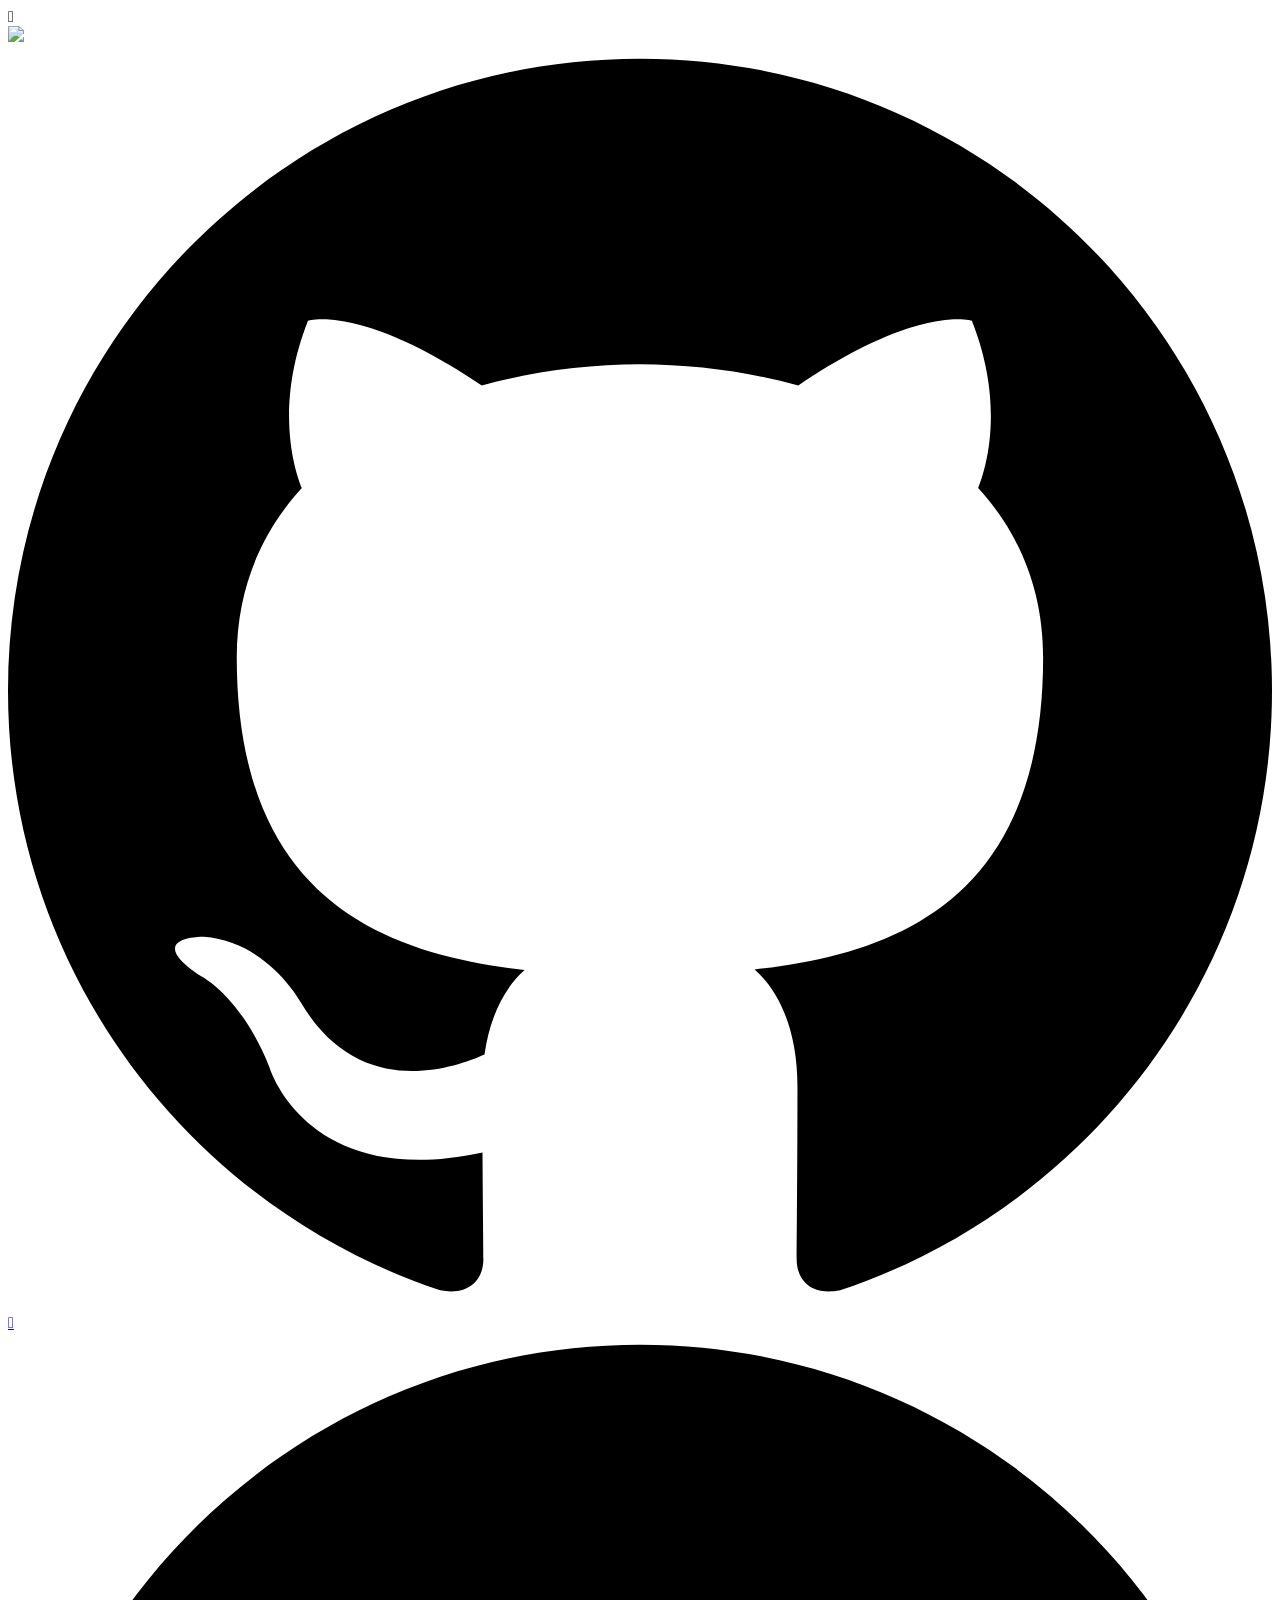
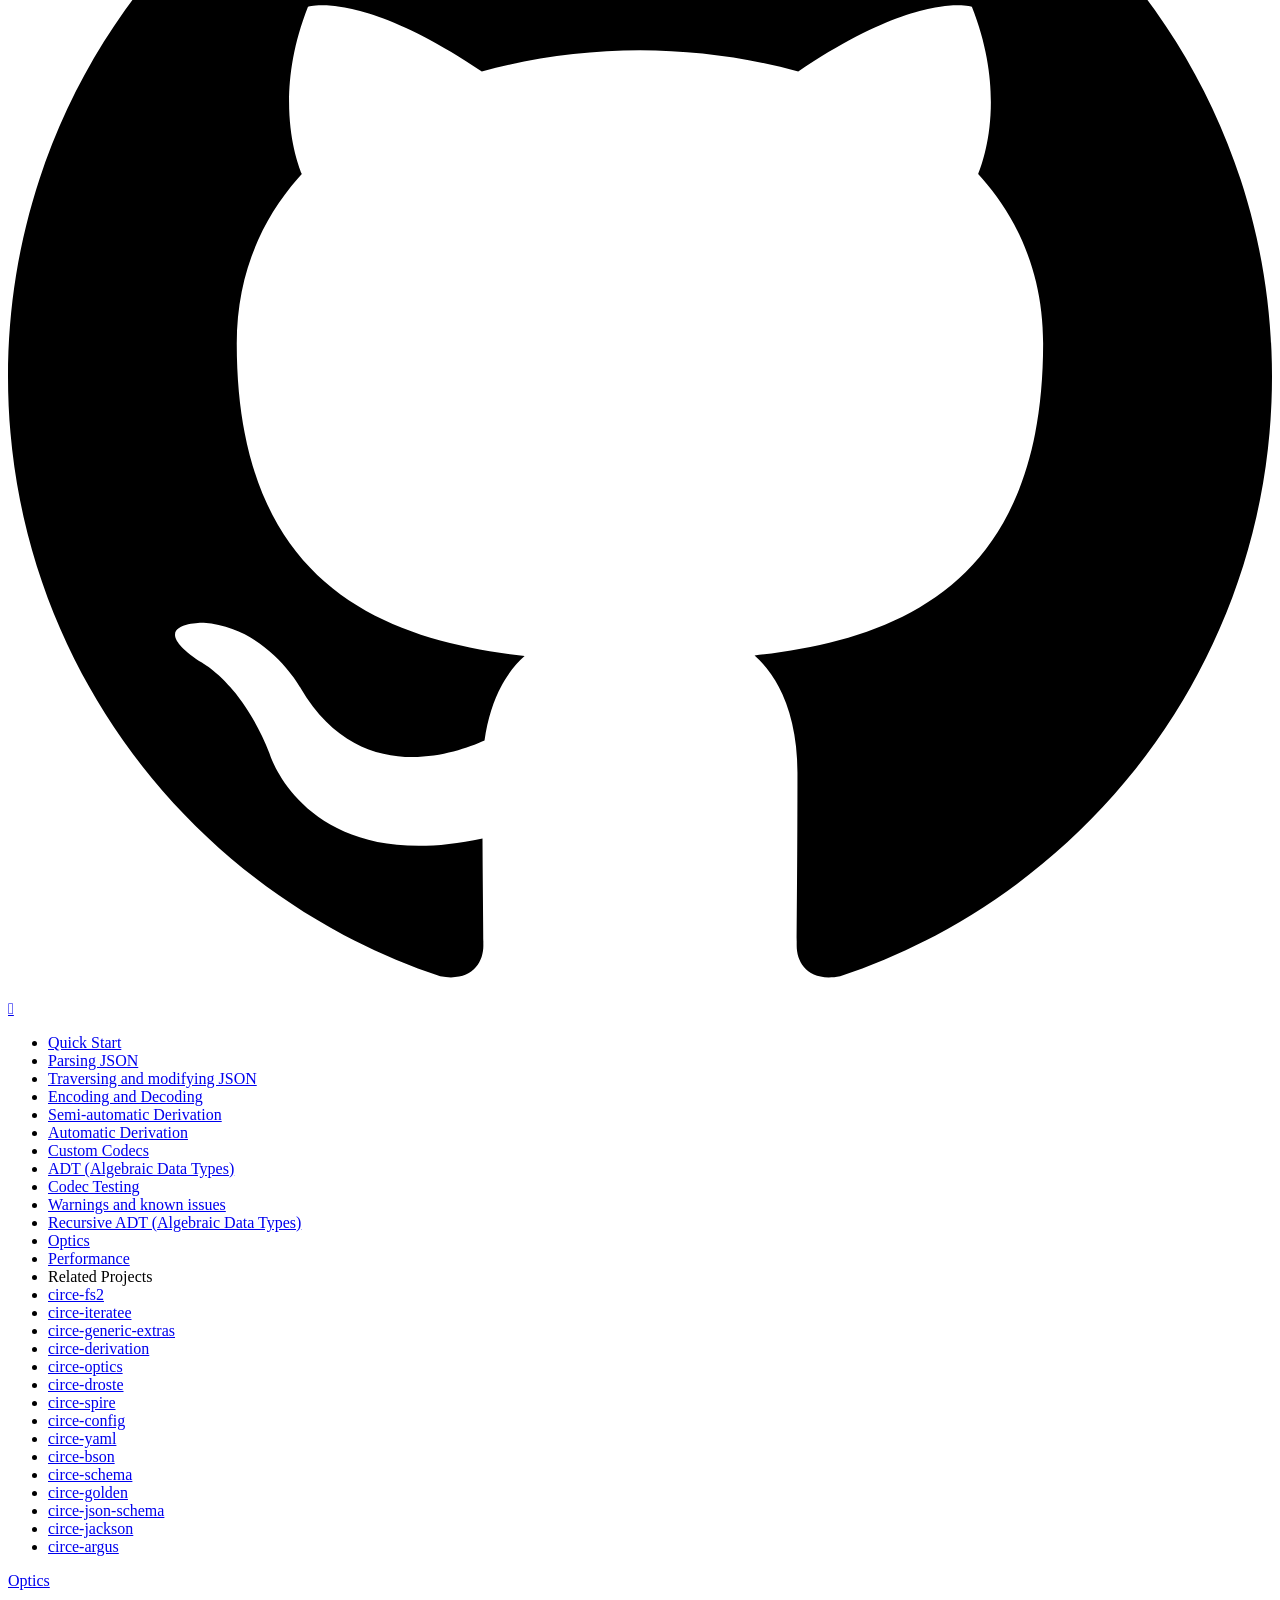
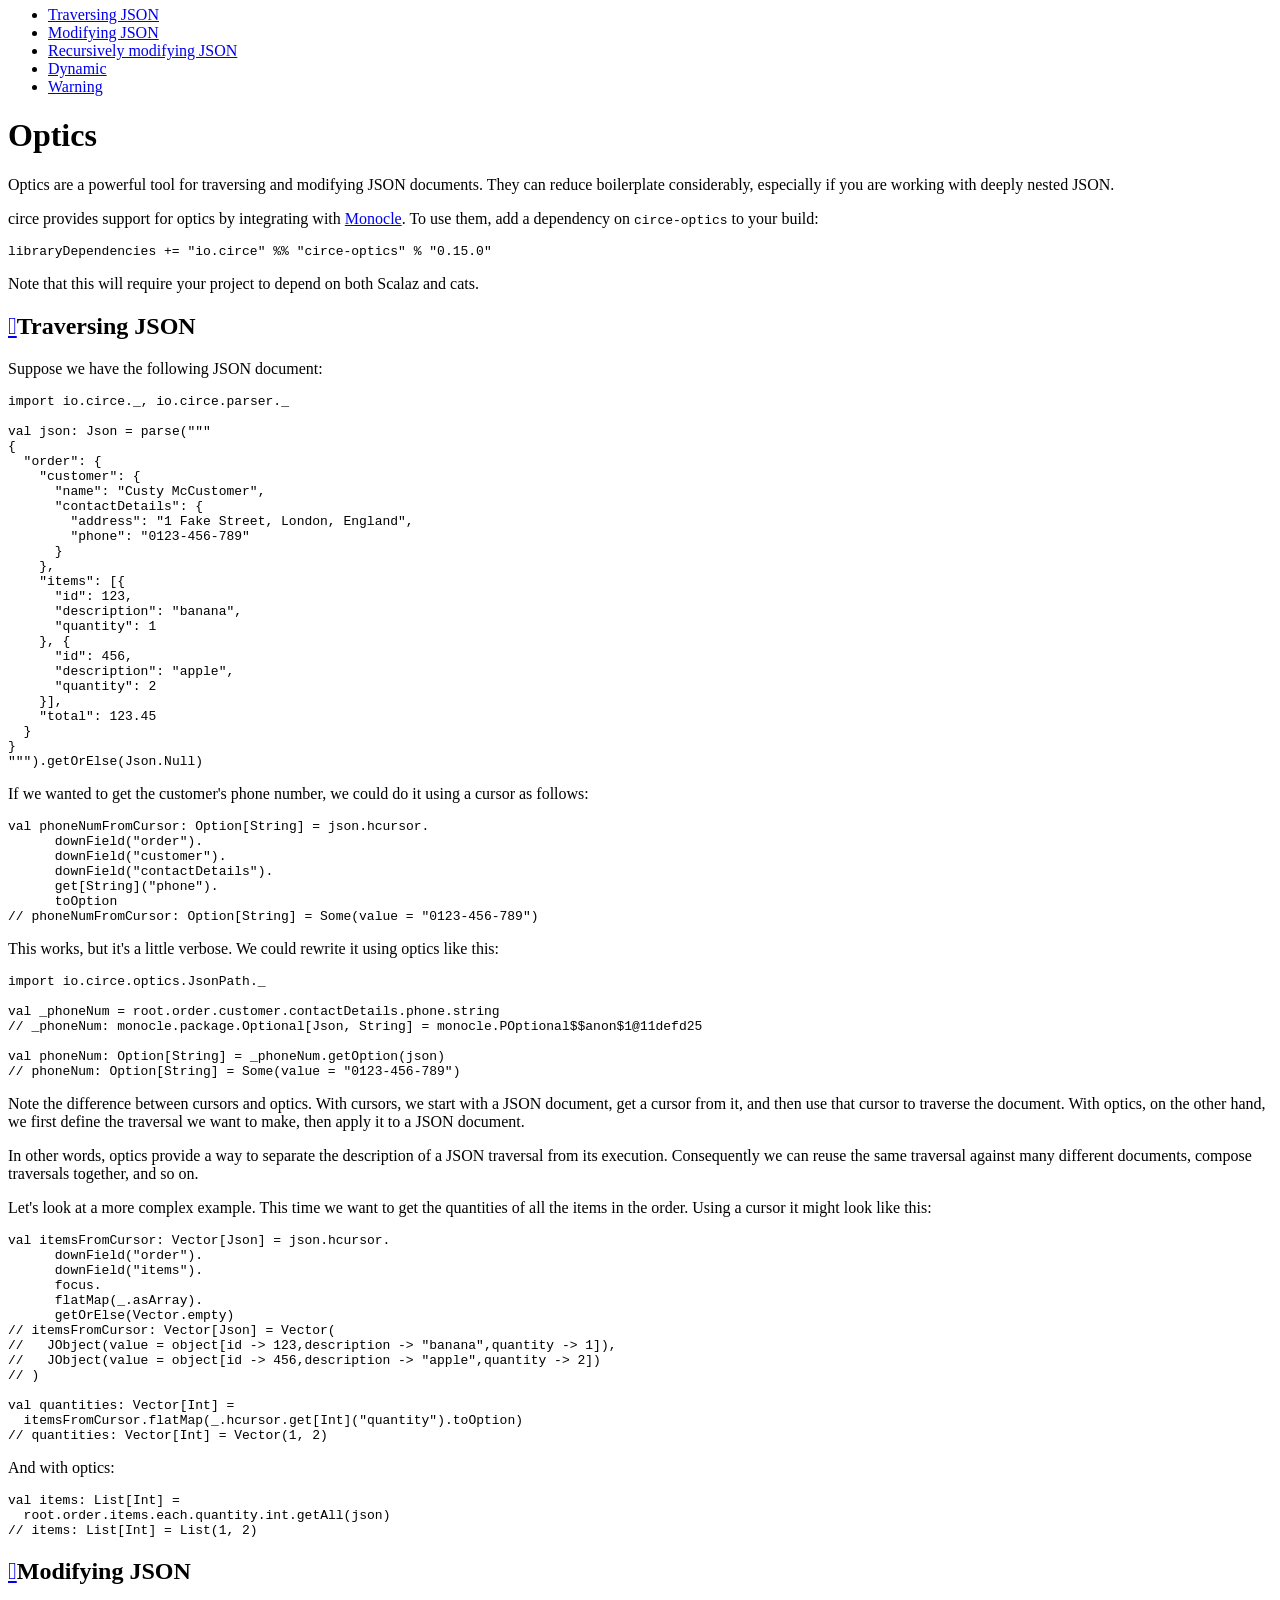
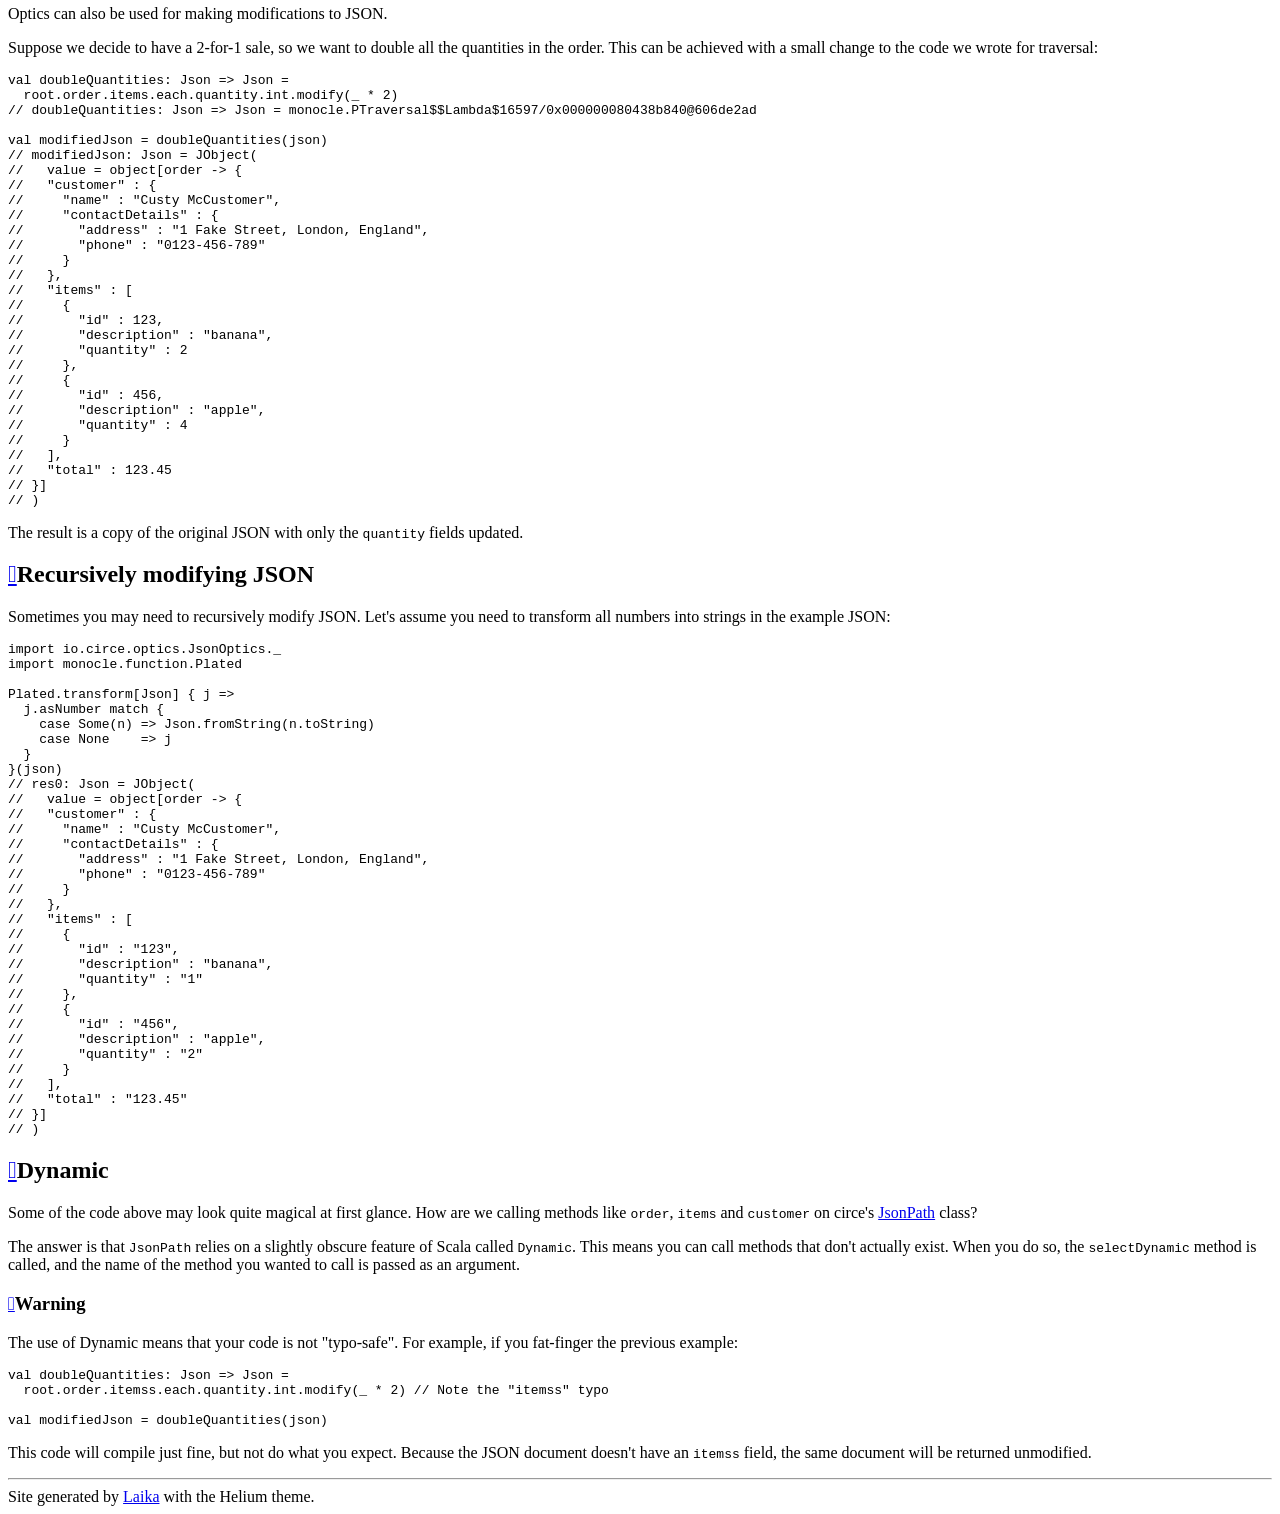
==== optics.html @ 4ab39e75 "deploy: e0303780ab6f21f526ca999e7f5f3137f8655a9e" ====
<!DOCTYPE html>
<html lang="en">
  
  <head>
  <meta http-equiv="Content-Type" content="text/html; charset=UTF-8">
  <meta charset="utf-8">
  <meta name="viewport" content="width=device-width, initial-scale=1.0">
  <meta name="generator" content="Typelevel Laika + Helium Theme" />
  <title>Optics</title>
  
  <meta name="author" content="Travis Brown"/>
  
  <meta name="author" content="Zach McCoy"/>
  
  <meta name="author" content="Darren Gibson"/>
  
  <meta name="author" content="Erlend Hamnaberg"/>
  
  
  <meta name="description" content="Circe docs"/>
  
  
  
  <link rel="icon" sizes="32x32" type="image/png" href="images/circe_light_no_border_146x173.png"/>
  
  
  <link rel="stylesheet" href="https://fonts.googleapis.com/css?family=Lato:400,700">
  
  <link rel="stylesheet" href="https://fonts.googleapis.com/css?family=Fira+Mono:500">
  
  <link rel="stylesheet" type="text/css" href="helium/site/icofont.min.css" />
    <link rel="stylesheet" type="text/css" href="helium/site/laika-helium.css" />
  <script src="helium/site/laika-helium.js"></script>
  
  
  <script> /* for avoiding page load transitions */ </script>
</head>

  <body>

    <header id="top-bar" class="light-default dark-default">

  <div class="row">
    <a id="nav-icon">
      <i class="icofont-laika navigationMenu" title="Navigation">&#xefa2;</i>
    </a>
    
    
  </div>

  <a class="image-link" href="https://github.com/circe/circe"><img src="images/circe_light_no_border_146x173.png"></a>

  <div class="row links">
    
    <a class="icon-link svg-link" href="https://github.com/circe/circe"><span class="github" title="Source Code"><svg class="svg-icon" width="100%" height="100%" viewBox="0 0 100 100" version="1.1" xmlns="http://www.w3.org/2000/svg" xml:space="preserve" style="fill-rule:evenodd;clip-rule:evenodd;stroke-linejoin:round;stroke-miterlimit:2;">
  <g class="svg-shape">
    <path d="M49.995,1c-27.609,-0 -49.995,22.386 -49.995,50.002c-0,22.09 14.325,40.83 34.194,47.444c2.501,0.458 3.413,-1.086 3.413,-2.412c0,-1.185 -0.043,-4.331 -0.067,-8.503c-13.908,3.021 -16.843,-6.704 -16.843,-6.704c-2.274,-5.773 -5.552,-7.311 -5.552,-7.311c-4.54,-3.103 0.344,-3.042 0.344,-3.042c5.018,0.356 7.658,5.154 7.658,5.154c4.46,7.64 11.704,5.433 14.552,4.156c0.454,-3.232 1.744,-5.436 3.174,-6.685c-11.102,-1.262 -22.775,-5.553 -22.775,-24.713c-0,-5.457 1.949,-9.92 5.147,-13.416c-0.516,-1.265 -2.231,-6.348 0.488,-13.233c0,0 4.199,-1.344 13.751,5.126c3.988,-1.108 8.266,-1.663 12.518,-1.682c4.245,0.019 8.523,0.574 12.517,1.682c9.546,-6.47 13.736,-5.126 13.736,-5.126c2.728,6.885 1.013,11.968 0.497,13.233c3.204,3.496 5.141,7.959 5.141,13.416c0,19.209 -11.691,23.436 -22.83,24.673c1.795,1.544 3.394,4.595 3.394,9.26c0,6.682 -0.061,12.076 -0.061,13.715c0,1.338 0.899,2.894 3.438,2.406c19.853,-6.627 34.166,-25.354 34.166,-47.438c-0,-27.616 -22.389,-50.002 -50.005,-50.002"/>
  </g>
</svg></span></a>
    
    <a class="icon-link glyph-link" href="https://discord.gg/XF3CXcMzqD"><i class="icofont-laika chat" title="Chat">&#xeed5;</i></a>
    
  </div>  

</header>
    
    <nav id="sidebar">

  <div class="row">
    
    <a class="icon-link svg-link" href="https://github.com/circe/circe"><span class="github" title="Source Code"><svg class="svg-icon" width="100%" height="100%" viewBox="0 0 100 100" version="1.1" xmlns="http://www.w3.org/2000/svg" xml:space="preserve" style="fill-rule:evenodd;clip-rule:evenodd;stroke-linejoin:round;stroke-miterlimit:2;">
  <g class="svg-shape">
    <path d="M49.995,1c-27.609,-0 -49.995,22.386 -49.995,50.002c-0,22.09 14.325,40.83 34.194,47.444c2.501,0.458 3.413,-1.086 3.413,-2.412c0,-1.185 -0.043,-4.331 -0.067,-8.503c-13.908,3.021 -16.843,-6.704 -16.843,-6.704c-2.274,-5.773 -5.552,-7.311 -5.552,-7.311c-4.54,-3.103 0.344,-3.042 0.344,-3.042c5.018,0.356 7.658,5.154 7.658,5.154c4.46,7.64 11.704,5.433 14.552,4.156c0.454,-3.232 1.744,-5.436 3.174,-6.685c-11.102,-1.262 -22.775,-5.553 -22.775,-24.713c-0,-5.457 1.949,-9.92 5.147,-13.416c-0.516,-1.265 -2.231,-6.348 0.488,-13.233c0,0 4.199,-1.344 13.751,5.126c3.988,-1.108 8.266,-1.663 12.518,-1.682c4.245,0.019 8.523,0.574 12.517,1.682c9.546,-6.47 13.736,-5.126 13.736,-5.126c2.728,6.885 1.013,11.968 0.497,13.233c3.204,3.496 5.141,7.959 5.141,13.416c0,19.209 -11.691,23.436 -22.83,24.673c1.795,1.544 3.394,4.595 3.394,9.26c0,6.682 -0.061,12.076 -0.061,13.715c0,1.338 0.899,2.894 3.438,2.406c19.853,-6.627 34.166,-25.354 34.166,-47.438c-0,-27.616 -22.389,-50.002 -50.005,-50.002"/>
  </g>
</svg></span></a>
    
    <a class="icon-link glyph-link" href="https://discord.gg/XF3CXcMzqD"><i class="icofont-laika chat" title="Chat">&#xeed5;</i></a>
    
  </div>

  <ul class="nav-list">
    <li class="level1 nav-leaf"><a href="quickstart.html">Quick Start</a></li>
    <li class="level1 nav-leaf"><a href="parsing.html">Parsing JSON</a></li>
    <li class="level1 nav-leaf"><a href="cursors.html">Traversing and modifying JSON</a></li>
    <li class="level1 nav-node"><a href="codecs/">Encoding and Decoding</a></li>
    <li class="level2 nav-leaf"><a href="codecs/semiauto-derivation.html">Semi-automatic Derivation</a></li>
    <li class="level2 nav-leaf"><a href="codecs/auto-derivation.html">Automatic Derivation</a></li>
    <li class="level2 nav-leaf"><a href="codecs/custom-codecs.html">Custom Codecs</a></li>
    <li class="level2 nav-leaf"><a href="codecs/adt.html">ADT (Algebraic Data Types)</a></li>
    <li class="level2 nav-leaf"><a href="codecs/testing.html">Codec Testing</a></li>
    <li class="level2 nav-leaf"><a href="codecs/known-issues.html">Warnings and known issues</a></li>
    <li class="level2 nav-leaf"><a href="codecs/recursive-adt.html">Recursive ADT (Algebraic Data Types)</a></li>
    <li class="level1 active nav-leaf"><a href="#">Optics</a></li>
    <li class="level1 nav-leaf"><a href="performance.html">Performance</a></li>
    <li class="level1 nav-header">Related Projects</li>
    <li class="level2 nav-leaf"><a href="https://github.com/circe/circe-fs2">circe-fs2</a></li>
    <li class="level2 nav-leaf"><a href="https://github.com/circe/circe-iteratee">circe-iteratee</a></li>
    <li class="level2 nav-leaf"><a href="https://github.com/circe/circe-generic-extras">circe-generic-extras</a></li>
    <li class="level2 nav-leaf"><a href="https://github.com/circe/circe-derivation">circe-derivation</a></li>
    <li class="level2 nav-leaf"><a href="https://github.com/circe/circe-optics">circe-optics</a></li>
    <li class="level2 nav-leaf"><a href="https://github.com/circe/circe-droste">circe-droste</a></li>
    <li class="level2 nav-leaf"><a href="https://github.com/circe/circe-spire">circe-spire</a></li>
    <li class="level2 nav-leaf"><a href="https://github.com/circe/circe-config">circe-config</a></li>
    <li class="level2 nav-leaf"><a href="https://github.com/circe/circe-yaml">circe-yaml</a></li>
    <li class="level2 nav-leaf"><a href="https://github.com/circe/circe-bson">circe-bson</a></li>
    <li class="level2 nav-leaf"><a href="https://github.com/circe/circe-schema">circe-schema</a></li>
    <li class="level2 nav-leaf"><a href="https://github.com/circe/circe-golden">circe-golden</a></li>
    <li class="level2 nav-leaf"><a href="https://github.com/circe/circe-json-schema">circe-json-schema</a></li>
    <li class="level2 nav-leaf"><a href="https://github.com/circe/circe-jackson">circe-jackson</a></li>
    <li class="level2 nav-leaf"><a href="https://github.com/circe/circe-argus">circe-argus</a></li>
  </ul>

</nav>

    <div id="container">

      
<nav id="page-nav">
  <p class="header"><a href="#">Optics</a></p>

  <ul class="nav-list">
    <li class="level1 nav-leaf"><a href="#traversing-json">Traversing JSON</a></li>
    <li class="level1 nav-leaf"><a href="#modifying-json">Modifying JSON</a></li>
    <li class="level1 nav-leaf"><a href="#recursively-modifying-json">Recursively modifying JSON</a></li>
    <li class="level1 nav-node"><a href="#dynamic">Dynamic</a></li>
    <li class="level2 nav-leaf"><a href="#warning">Warning</a></li>
  </ul>

  <p class="footer"></p>
</nav>


      <main class="content">

        <h1 id="optics" class="title">Optics</h1>
        <p>Optics are a powerful tool for traversing and modifying JSON documents. They can reduce boilerplate
        considerably, especially if you are working with deeply nested JSON.</p>
        <p>circe provides support for optics by integrating with <a href="https://julien-truffaut.github.io/Monocle/">Monocle</a>. To use them, add a
        dependency on <code>circe-optics</code> to your build:</p>
        <pre class="keep-together pdf epub"><code class="nohighlight"><span class="identifier">libraryDependencies</span><span> += </span><span class="string-literal">&quot;io.circe&quot;</span><span> %% </span><span class="string-literal">&quot;circe-optics&quot;</span><span> % </span><span class="string-literal">&quot;0.15.0&quot;</span></code></pre>
        <p>Note that this will require your project to depend on both Scalaz and cats.</p>
        
        <h2 id="traversing-json" class="section"><a class="anchor-link left" href="#traversing-json"><i class="icofont-laika link">&#xef71;</i></a>Traversing JSON</h2>
        <p>Suppose we have the following JSON document:</p>
        <pre><code class="nohighlight"><span class="keyword">import</span><span> </span><span class="identifier">io</span><span>.</span><span class="identifier">circe</span><span>.</span><span class="identifier">_</span><span>, </span><span class="identifier">io</span><span>.</span><span class="identifier">circe</span><span>.</span><span class="identifier">parser</span><span>.</span><span class="identifier">_</span><span>

</span><span class="keyword">val</span><span> </span><span class="identifier">json</span><span>: </span><span class="type-name">Json</span><span> = </span><span class="identifier">parse</span><span>(</span><span class="string-literal">&quot;&quot;&quot;
{
  &quot;order&quot;: {
    &quot;customer&quot;: {
      &quot;name&quot;: &quot;Custy McCustomer&quot;,
      &quot;contactDetails&quot;: {
        &quot;address&quot;: &quot;1 Fake Street, London, England&quot;,
        &quot;phone&quot;: &quot;0123-456-789&quot;
      }
    },
    &quot;items&quot;: [{
      &quot;id&quot;: 123,
      &quot;description&quot;: &quot;banana&quot;,
      &quot;quantity&quot;: 1
    }, {
      &quot;id&quot;: 456,
      &quot;description&quot;: &quot;apple&quot;,
      &quot;quantity&quot;: 2
    }],
    &quot;total&quot;: 123.45
  }
}
&quot;&quot;&quot;</span><span>).</span><span class="identifier">getOrElse</span><span>(</span><span class="type-name">Json</span><span>.</span><span class="type-name">Null</span><span>)</span></code></pre>
        <p>If we wanted to get the customer&#39;s phone number, we could do it using a cursor as follows:</p>
        <pre class="keep-together pdf epub"><code class="nohighlight"><span class="keyword">val</span><span> </span><span class="identifier">phoneNumFromCursor</span><span>: </span><span class="type-name">Option</span><span>[</span><span class="type-name">String</span><span>] = </span><span class="identifier">json</span><span>.</span><span class="identifier">hcursor</span><span>.
      </span><span class="identifier">downField</span><span>(</span><span class="string-literal">&quot;order&quot;</span><span>).
      </span><span class="identifier">downField</span><span>(</span><span class="string-literal">&quot;customer&quot;</span><span>).
      </span><span class="identifier">downField</span><span>(</span><span class="string-literal">&quot;contactDetails&quot;</span><span>).
      </span><span class="identifier">get</span><span>[</span><span class="type-name">String</span><span>](</span><span class="string-literal">&quot;phone&quot;</span><span>).
      </span><span class="identifier">toOption</span><span>
</span><span class="comment">// phoneNumFromCursor: Option[String] = Some(value = &quot;0123-456-789&quot;)</span></code></pre>
        <p>This works, but it&#39;s a little verbose. We could rewrite it using optics like this:</p>
        <pre class="keep-together pdf epub"><code class="nohighlight"><span class="keyword">import</span><span> </span><span class="identifier">io</span><span>.</span><span class="identifier">circe</span><span>.</span><span class="identifier">optics</span><span>.</span><span class="type-name">JsonPath</span><span>.</span><span class="identifier">_</span><span>

</span><span class="keyword">val</span><span> </span><span class="identifier">_phoneNum</span><span> = </span><span class="identifier">root</span><span>.</span><span class="identifier">order</span><span>.</span><span class="identifier">customer</span><span>.</span><span class="identifier">contactDetails</span><span>.</span><span class="identifier">phone</span><span>.</span><span class="identifier">string</span><span>
</span><span class="comment">// _phoneNum: monocle.package.Optional[Json, String] = monocle.POptional$$anon$1@11defd25
</span><span>
</span><span class="keyword">val</span><span> </span><span class="identifier">phoneNum</span><span>: </span><span class="type-name">Option</span><span>[</span><span class="type-name">String</span><span>] = </span><span class="identifier">_phoneNum</span><span>.</span><span class="identifier">getOption</span><span>(</span><span class="identifier">json</span><span>)
</span><span class="comment">// phoneNum: Option[String] = Some(value = &quot;0123-456-789&quot;)</span></code></pre>
        <p>Note the difference between cursors and optics. With cursors, we start with a JSON document, get a
        cursor from it, and then use that cursor to traverse the document. With optics, on the other hand,
        we first define the traversal we want to make, then apply it to a JSON document.</p>
        <p>In other words, optics provide a way to separate the description of a JSON traversal from its
        execution. Consequently we can reuse the same traversal against many different documents, compose
        traversals together, and so on.</p>
        <p>Let&#39;s look at a more complex example. This time we want to get the quantities of all the
        items in the order. Using a cursor it might look like this:</p>
        <pre><code class="nohighlight"><span class="keyword">val</span><span> </span><span class="identifier">itemsFromCursor</span><span>: </span><span class="type-name">Vector</span><span>[</span><span class="type-name">Json</span><span>] = </span><span class="identifier">json</span><span>.</span><span class="identifier">hcursor</span><span>.
      </span><span class="identifier">downField</span><span>(</span><span class="string-literal">&quot;order&quot;</span><span>).
      </span><span class="identifier">downField</span><span>(</span><span class="string-literal">&quot;items&quot;</span><span>).
      </span><span class="identifier">focus</span><span>.
      </span><span class="identifier">flatMap</span><span>(</span><span class="identifier">_</span><span>.</span><span class="identifier">asArray</span><span>).
      </span><span class="identifier">getOrElse</span><span>(</span><span class="type-name">Vector</span><span>.</span><span class="identifier">empty</span><span>)
</span><span class="comment">// itemsFromCursor: Vector[Json] = Vector(
//   JObject(value = object[id -&gt; 123,description -&gt; &quot;banana&quot;,quantity -&gt; 1]),
//   JObject(value = object[id -&gt; 456,description -&gt; &quot;apple&quot;,quantity -&gt; 2])
// )
</span><span>
</span><span class="keyword">val</span><span> </span><span class="identifier">quantities</span><span>: </span><span class="type-name">Vector</span><span>[</span><span class="type-name">Int</span><span>] =
  </span><span class="identifier">itemsFromCursor</span><span>.</span><span class="identifier">flatMap</span><span>(</span><span class="identifier">_</span><span>.</span><span class="identifier">hcursor</span><span>.</span><span class="identifier">get</span><span>[</span><span class="type-name">Int</span><span>](</span><span class="string-literal">&quot;quantity&quot;</span><span>).</span><span class="identifier">toOption</span><span>)
</span><span class="comment">// quantities: Vector[Int] = Vector(1, 2)</span></code></pre>
        <p>And with optics:</p>
        <pre class="keep-together pdf epub"><code class="nohighlight"><span class="keyword">val</span><span> </span><span class="identifier">items</span><span>: </span><span class="type-name">List</span><span>[</span><span class="type-name">Int</span><span>] =
  </span><span class="identifier">root</span><span>.</span><span class="identifier">order</span><span>.</span><span class="identifier">items</span><span>.</span><span class="identifier">each</span><span>.</span><span class="identifier">quantity</span><span>.</span><span class="identifier">int</span><span>.</span><span class="identifier">getAll</span><span>(</span><span class="identifier">json</span><span>)
</span><span class="comment">// items: List[Int] = List(1, 2)</span></code></pre>
        
        <h2 id="modifying-json" class="section"><a class="anchor-link left" href="#modifying-json"><i class="icofont-laika link">&#xef71;</i></a>Modifying JSON</h2>
        <p>Optics can also be used for making modifications to JSON.</p>
        <p>Suppose we decide to have a 2-for-1 sale, so we want to double all the quantities in the order. This
        can be achieved with a small change to the code we wrote for traversal:</p>
        <pre><code class="nohighlight"><span class="keyword">val</span><span> </span><span class="identifier">doubleQuantities</span><span>: </span><span class="type-name">Json</span><span> =&gt; </span><span class="type-name">Json</span><span> =
  </span><span class="identifier">root</span><span>.</span><span class="identifier">order</span><span>.</span><span class="identifier">items</span><span>.</span><span class="identifier">each</span><span>.</span><span class="identifier">quantity</span><span>.</span><span class="identifier">int</span><span>.</span><span class="identifier">modify</span><span>(</span><span class="identifier">_</span><span> * </span><span class="number-literal">2</span><span>)
</span><span class="comment">// doubleQuantities: Json =&gt; Json = monocle.PTraversal$$Lambda$16597/0x000000080438b840@606de2ad
</span><span>
</span><span class="keyword">val</span><span> </span><span class="identifier">modifiedJson</span><span> = </span><span class="identifier">doubleQuantities</span><span>(</span><span class="identifier">json</span><span>)
</span><span class="comment">// modifiedJson: Json = JObject(
//   value = object[order -&gt; {
//   &quot;customer&quot; : {
//     &quot;name&quot; : &quot;Custy McCustomer&quot;,
//     &quot;contactDetails&quot; : {
//       &quot;address&quot; : &quot;1 Fake Street, London, England&quot;,
//       &quot;phone&quot; : &quot;0123-456-789&quot;
//     }
//   },
//   &quot;items&quot; : [
//     {
//       &quot;id&quot; : 123,
//       &quot;description&quot; : &quot;banana&quot;,
//       &quot;quantity&quot; : 2
//     },
//     {
//       &quot;id&quot; : 456,
//       &quot;description&quot; : &quot;apple&quot;,
//       &quot;quantity&quot; : 4
//     }
//   ],
//   &quot;total&quot; : 123.45
// }]
// )</span></code></pre>
        <p>The result is a copy of the original JSON with only the <code>quantity</code> fields updated.</p>
        
        <h2 id="recursively-modifying-json" class="section"><a class="anchor-link left" href="#recursively-modifying-json"><i class="icofont-laika link">&#xef71;</i></a>Recursively modifying JSON</h2>
        <p>Sometimes you may need to recursively modify JSON. Let&#39;s assume you need to transform all numbers into
        strings in the example JSON:</p>
        <pre><code class="nohighlight"><span class="keyword">import</span><span> </span><span class="identifier">io</span><span>.</span><span class="identifier">circe</span><span>.</span><span class="identifier">optics</span><span>.</span><span class="type-name">JsonOptics</span><span>.</span><span class="identifier">_</span><span>
</span><span class="keyword">import</span><span> </span><span class="identifier">monocle</span><span>.</span><span class="identifier">function</span><span>.</span><span class="type-name">Plated</span><span>

</span><span class="type-name">Plated</span><span>.</span><span class="identifier">transform</span><span>[</span><span class="type-name">Json</span><span>] { </span><span class="identifier">j</span><span> =&gt;
  </span><span class="identifier">j</span><span>.</span><span class="identifier">asNumber</span><span> </span><span class="keyword">match</span><span> {
    </span><span class="keyword">case</span><span> </span><span class="type-name">Some</span><span>(</span><span class="identifier">n</span><span>) =&gt; </span><span class="type-name">Json</span><span>.</span><span class="identifier">fromString</span><span>(</span><span class="identifier">n</span><span>.</span><span class="identifier">toString</span><span>)
    </span><span class="keyword">case</span><span> </span><span class="type-name">None</span><span>    =&gt; </span><span class="identifier">j</span><span>
  }
}(</span><span class="identifier">json</span><span>)
</span><span class="comment">// res0: Json = JObject(
//   value = object[order -&gt; {
//   &quot;customer&quot; : {
//     &quot;name&quot; : &quot;Custy McCustomer&quot;,
//     &quot;contactDetails&quot; : {
//       &quot;address&quot; : &quot;1 Fake Street, London, England&quot;,
//       &quot;phone&quot; : &quot;0123-456-789&quot;
//     }
//   },
//   &quot;items&quot; : [
//     {
//       &quot;id&quot; : &quot;123&quot;,
//       &quot;description&quot; : &quot;banana&quot;,
//       &quot;quantity&quot; : &quot;1&quot;
//     },
//     {
//       &quot;id&quot; : &quot;456&quot;,
//       &quot;description&quot; : &quot;apple&quot;,
//       &quot;quantity&quot; : &quot;2&quot;
//     }
//   ],
//   &quot;total&quot; : &quot;123.45&quot;
// }]
// )</span></code></pre>
        
        <h2 id="dynamic" class="section"><a class="anchor-link left" href="#dynamic"><i class="icofont-laika link">&#xef71;</i></a>Dynamic</h2>
        <p>Some of the code above may look quite magical at first glance. How are we calling methods like
        <code>order</code>, <code>items</code> and <code>customer</code> on circe&#39;s <a href="https://github.com/circe/circe-optics/blob/master/optics/src/main/scala/io/circe/optics/JsonPath.scala">JsonPath</a> class?</p>
        <p>The answer is that <code>JsonPath</code> relies on a slightly obscure feature of Scala called <code>Dynamic</code>. This
        means you can call methods that don&#39;t actually exist. When you do so, the <code>selectDynamic</code> method is
        called, and the name of the method you wanted to call is passed as an argument.</p>
        
        <h3 id="warning" class="section"><a class="anchor-link left" href="#warning"><i class="icofont-laika link">&#xef71;</i></a>Warning</h3>
        <p>The use of Dynamic means that your code is not &quot;typo-safe&quot;. For example, if you fat-finger the previous
        example:</p>
        <pre class="keep-together pdf epub"><code class="nohighlight"><span class="keyword">val</span><span> </span><span class="identifier">doubleQuantities</span><span>: </span><span class="type-name">Json</span><span> =&gt; </span><span class="type-name">Json</span><span> =
  </span><span class="identifier">root</span><span>.</span><span class="identifier">order</span><span>.</span><span class="identifier">itemss</span><span>.</span><span class="identifier">each</span><span>.</span><span class="identifier">quantity</span><span>.</span><span class="identifier">int</span><span>.</span><span class="identifier">modify</span><span>(</span><span class="identifier">_</span><span> * </span><span class="number-literal">2</span><span>) </span><span class="comment">// Note the &quot;itemss&quot; typo
</span><span>
</span><span class="keyword">val</span><span> </span><span class="identifier">modifiedJson</span><span> = </span><span class="identifier">doubleQuantities</span><span>(</span><span class="identifier">json</span><span>)</span></code></pre>
        <p>This code will compile just fine, but not do what you expect. Because the JSON document doesn&#39;t have
        an <code>itemss</code> field, the same document will be returned unmodified.</p>

        
<hr class="footer-rule"/>
<footer>
  Site generated by <a href="https://typelevel.org/Laika/">Laika</a> with the Helium theme.
</footer>


      </main>

    </div>

  </body>

</html>
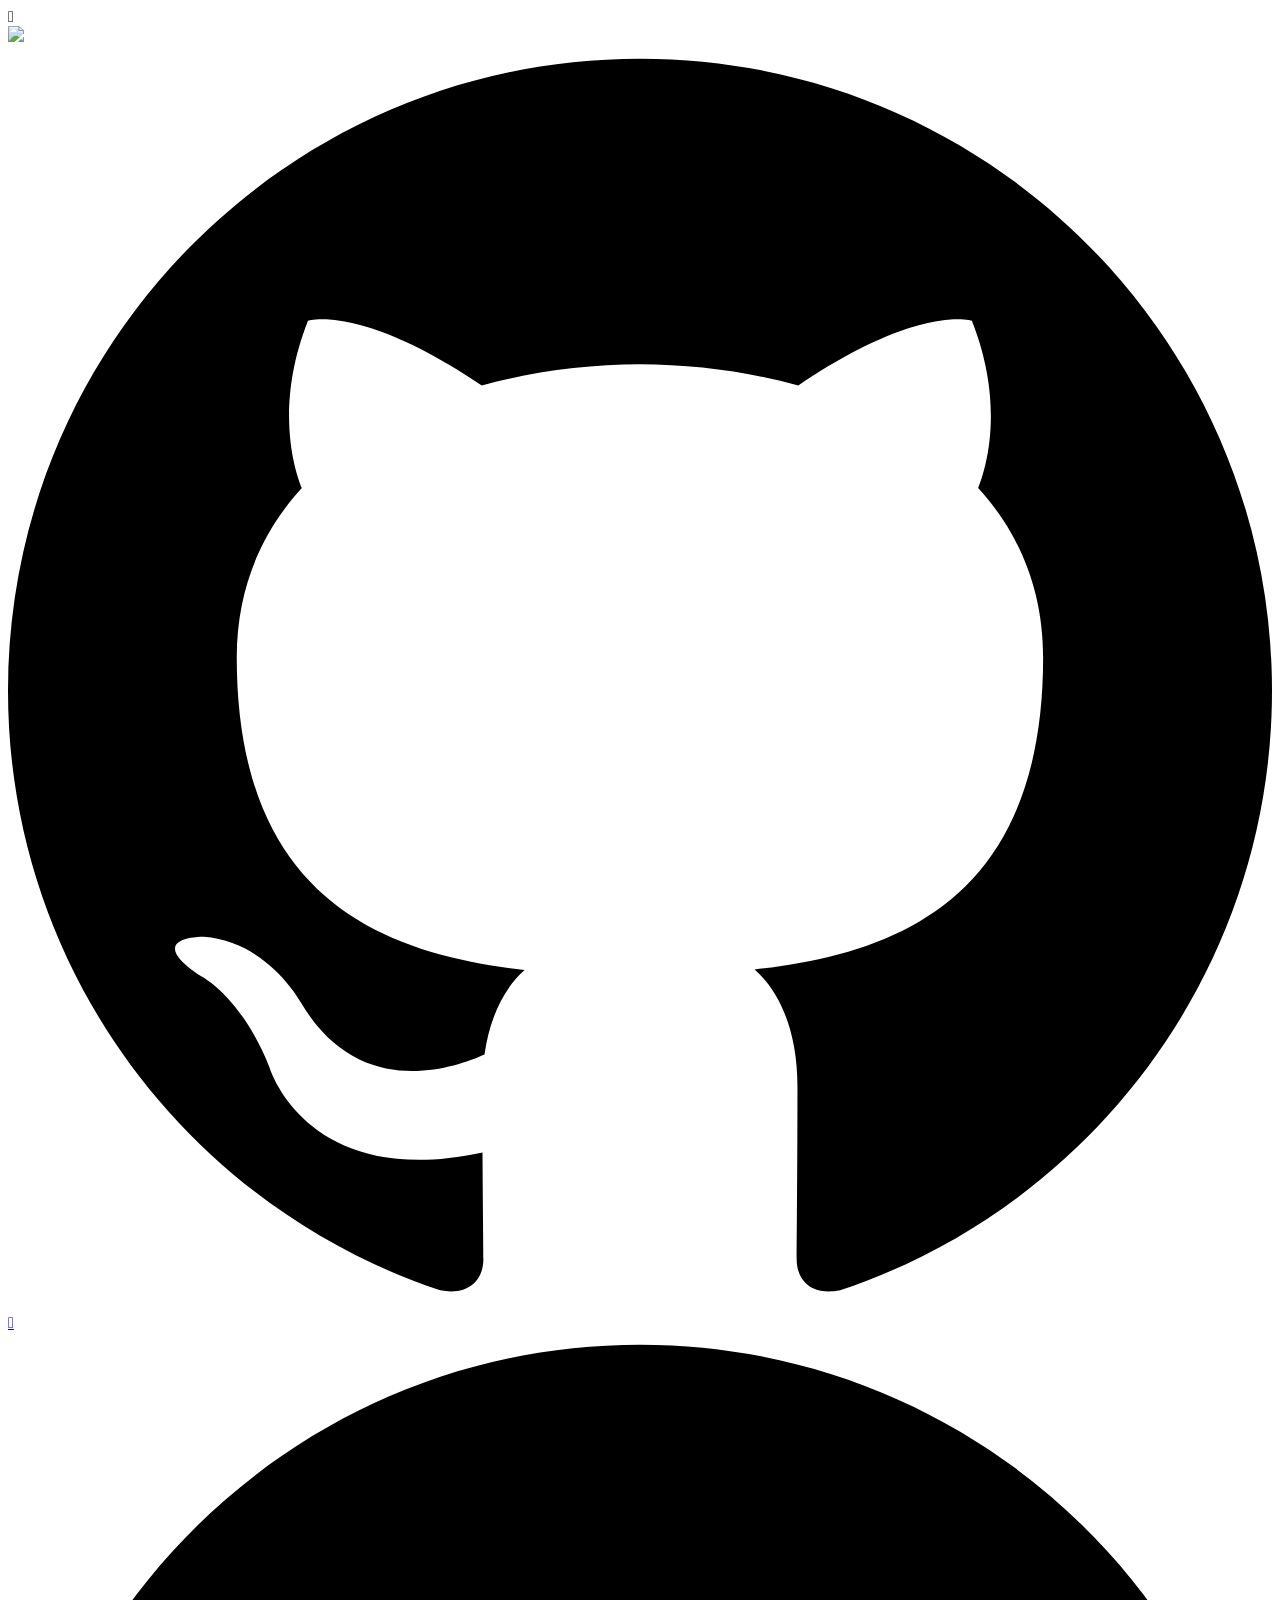
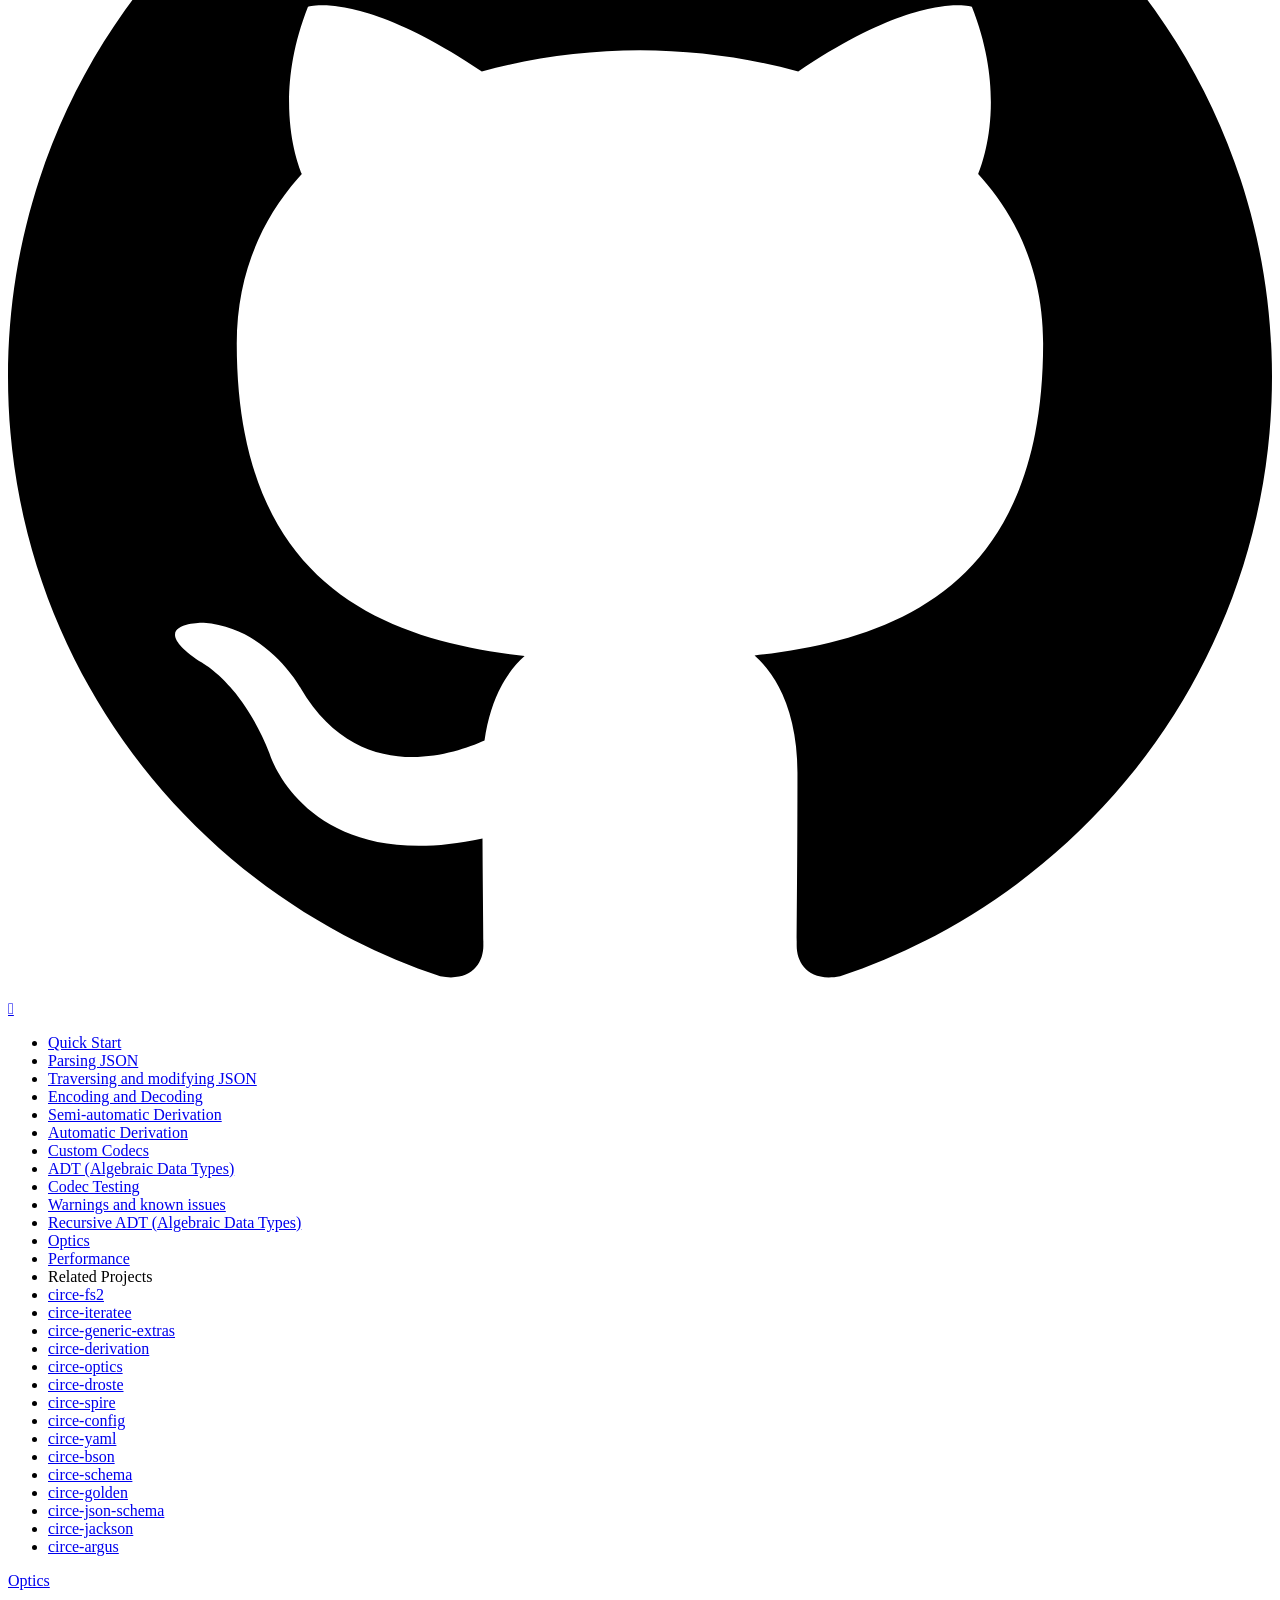
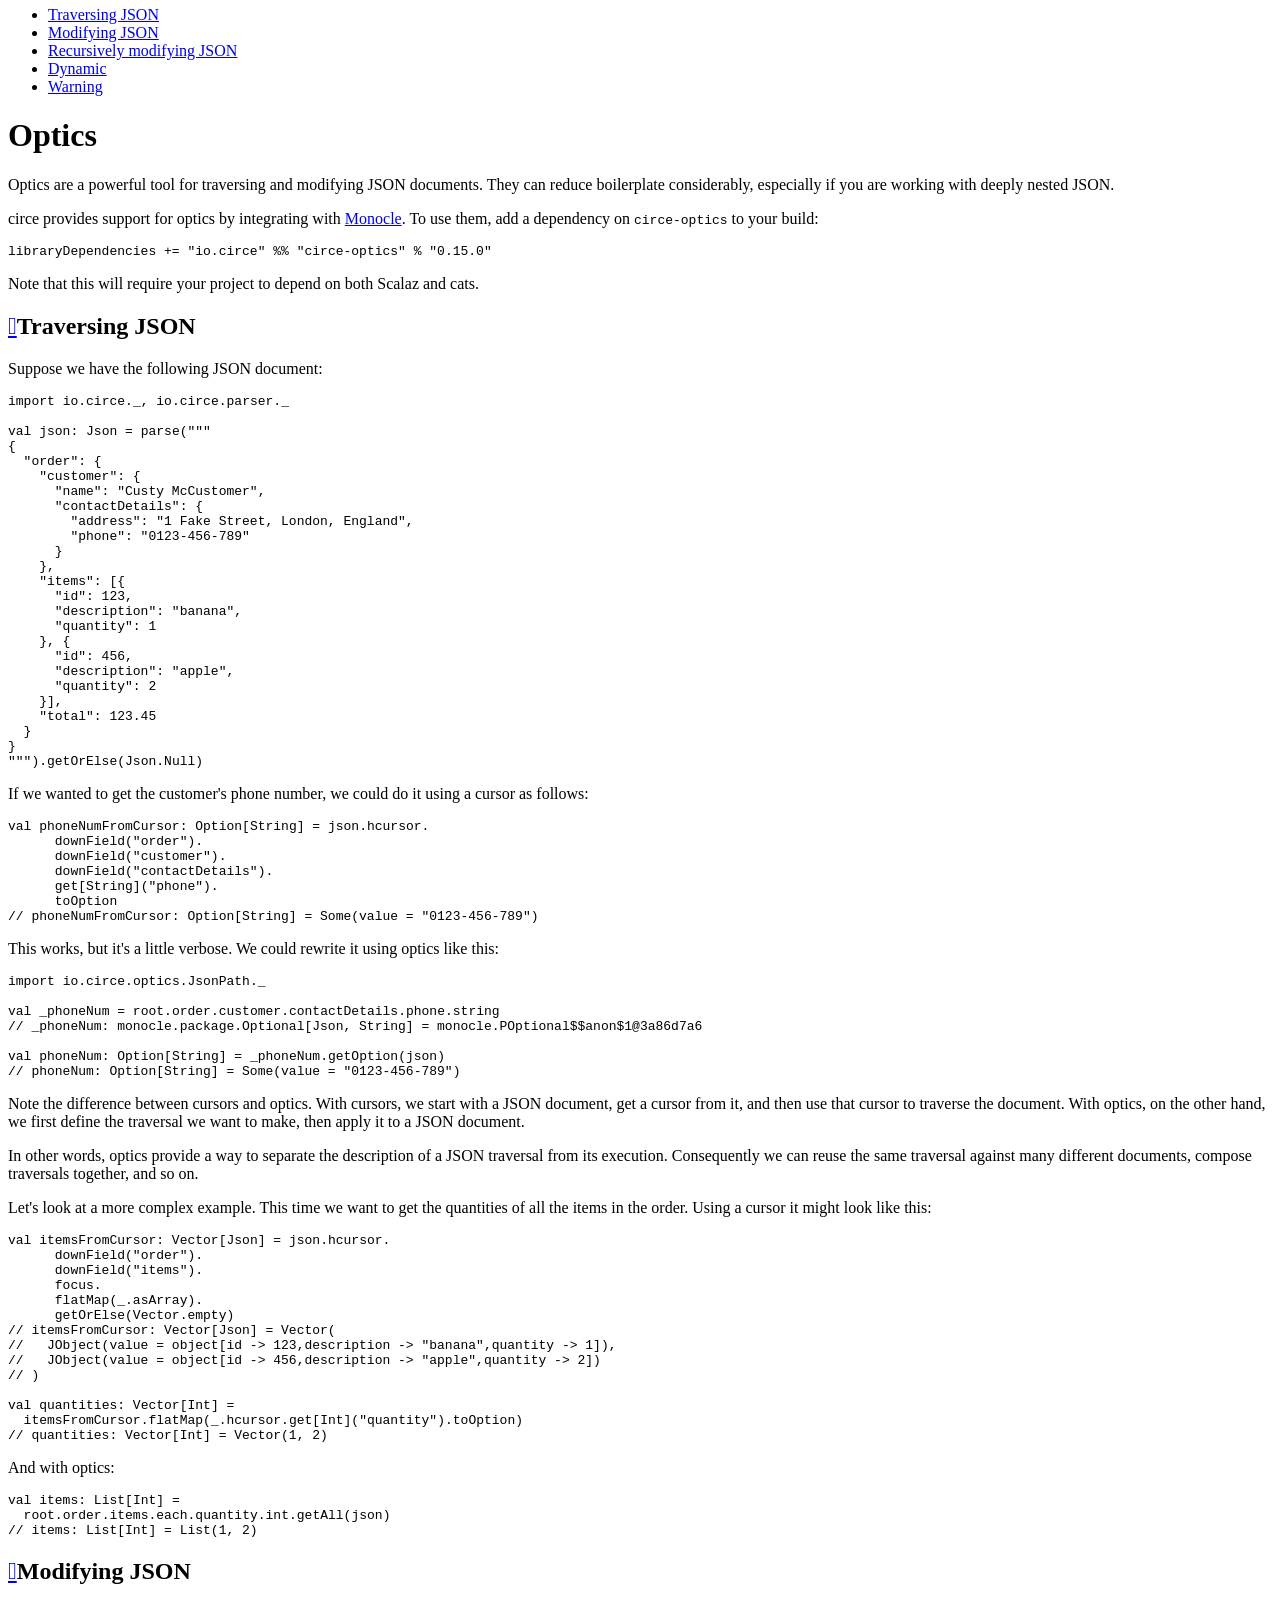
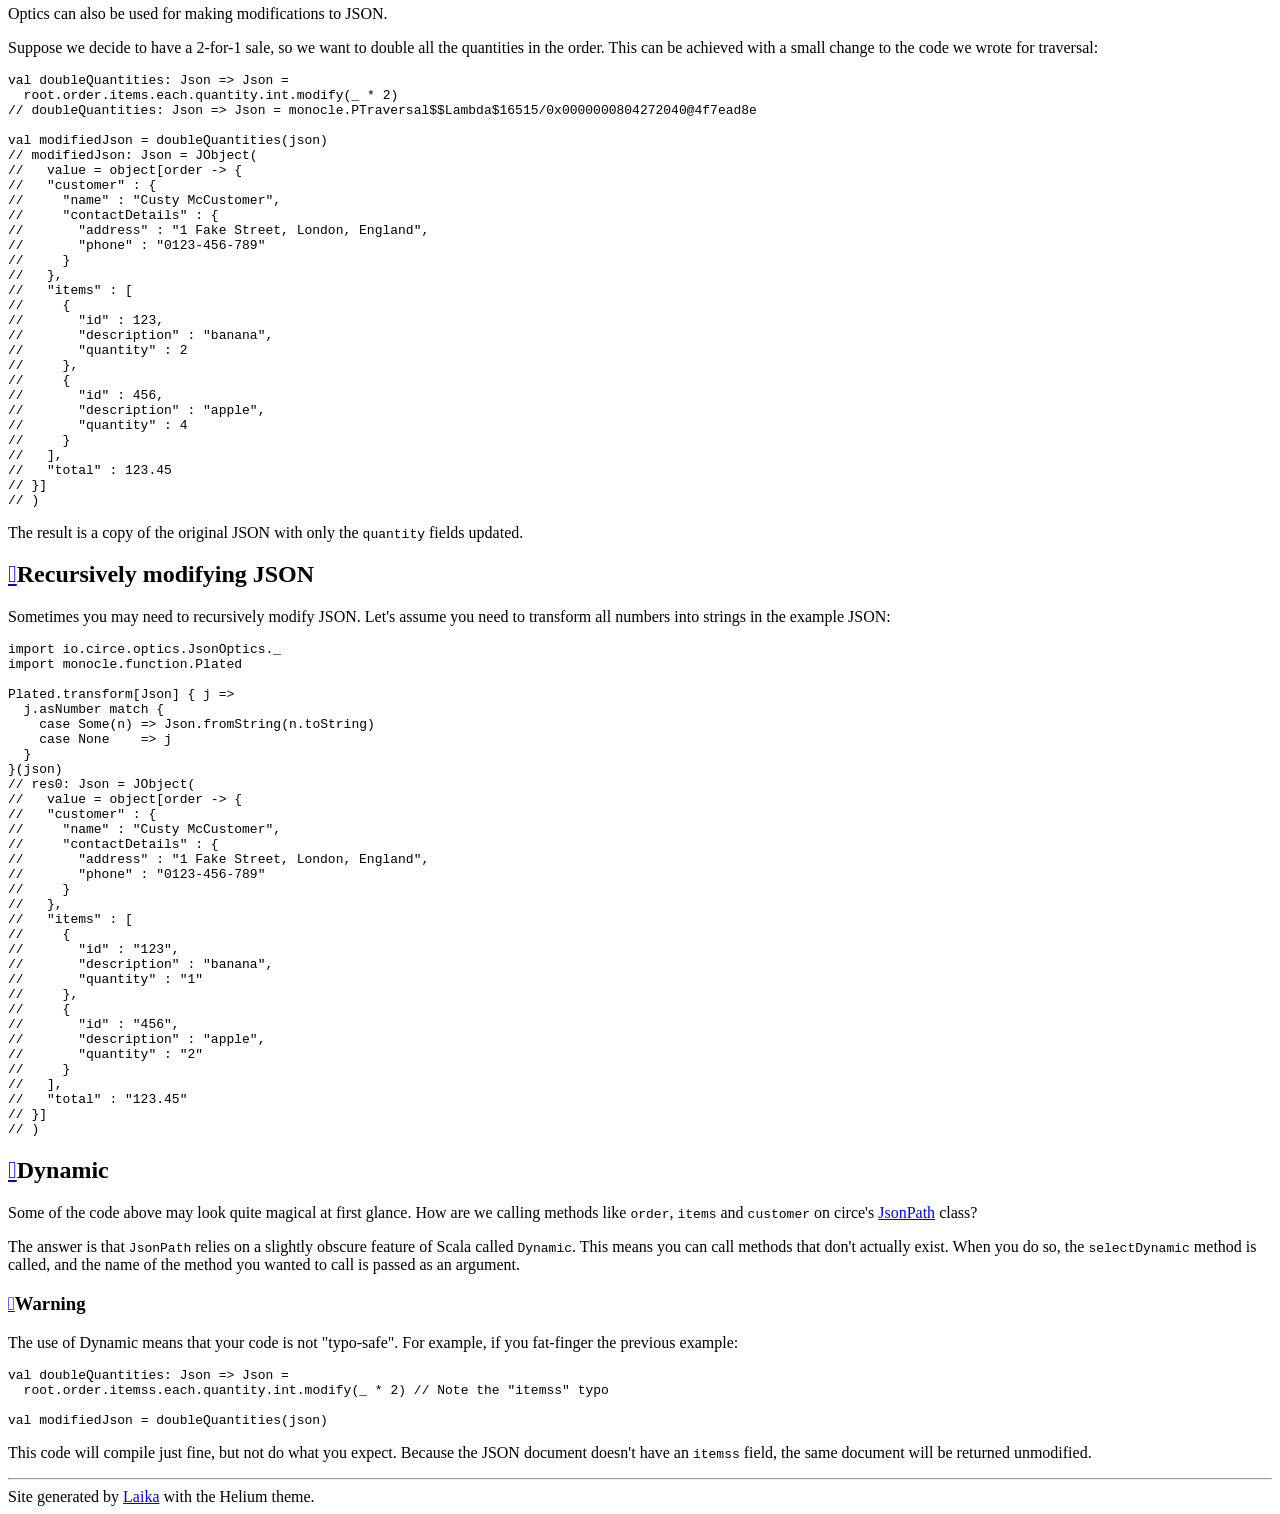
==== commit a876fb3a: "deploy: 67fd1d96c533ec444d7558182dc1b029952965a1" ====
--- a/optics.html
+++ b/optics.html
@@ -179,7 +179,7 @@
         <pre class="keep-together pdf epub"><code class="nohighlight"><span class="keyword">import</span><span> </span><span class="identifier">io</span><span>.</span><span class="identifier">circe</span><span>.</span><span class="identifier">optics</span><span>.</span><span class="type-name">JsonPath</span><span>.</span><span class="identifier">_</span><span>
 
 </span><span class="keyword">val</span><span> </span><span class="identifier">_phoneNum</span><span> = </span><span class="identifier">root</span><span>.</span><span class="identifier">order</span><span>.</span><span class="identifier">customer</span><span>.</span><span class="identifier">contactDetails</span><span>.</span><span class="identifier">phone</span><span>.</span><span class="identifier">string</span><span>
-</span><span class="comment">// _phoneNum: monocle.package.Optional[Json, String] = monocle.POptional$$anon$1@11defd25
+</span><span class="comment">// _phoneNum: monocle.package.Optional[Json, String] = monocle.POptional$$anon$1@3a86d7a6
 </span><span>
 </span><span class="keyword">val</span><span> </span><span class="identifier">phoneNum</span><span>: </span><span class="type-name">Option</span><span>[</span><span class="type-name">String</span><span>] = </span><span class="identifier">_phoneNum</span><span>.</span><span class="identifier">getOption</span><span>(</span><span class="identifier">json</span><span>)
 </span><span class="comment">// phoneNum: Option[String] = Some(value = &quot;0123-456-789&quot;)</span></code></pre>
@@ -216,7 +216,7 @@
         can be achieved with a small change to the code we wrote for traversal:</p>
         <pre><code class="nohighlight"><span class="keyword">val</span><span> </span><span class="identifier">doubleQuantities</span><span>: </span><span class="type-name">Json</span><span> =&gt; </span><span class="type-name">Json</span><span> =
   </span><span class="identifier">root</span><span>.</span><span class="identifier">order</span><span>.</span><span class="identifier">items</span><span>.</span><span class="identifier">each</span><span>.</span><span class="identifier">quantity</span><span>.</span><span class="identifier">int</span><span>.</span><span class="identifier">modify</span><span>(</span><span class="identifier">_</span><span> * </span><span class="number-literal">2</span><span>)
-</span><span class="comment">// doubleQuantities: Json =&gt; Json = monocle.PTraversal$$Lambda$16597/0x000000080438b840@606de2ad
+</span><span class="comment">// doubleQuantities: Json =&gt; Json = monocle.PTraversal$$Lambda$16515/0x0000000804272040@4f7ead8e
 </span><span>
 </span><span class="keyword">val</span><span> </span><span class="identifier">modifiedJson</span><span> = </span><span class="identifier">doubleQuantities</span><span>(</span><span class="identifier">json</span><span>)
 </span><span class="comment">// modifiedJson: Json = JObject(
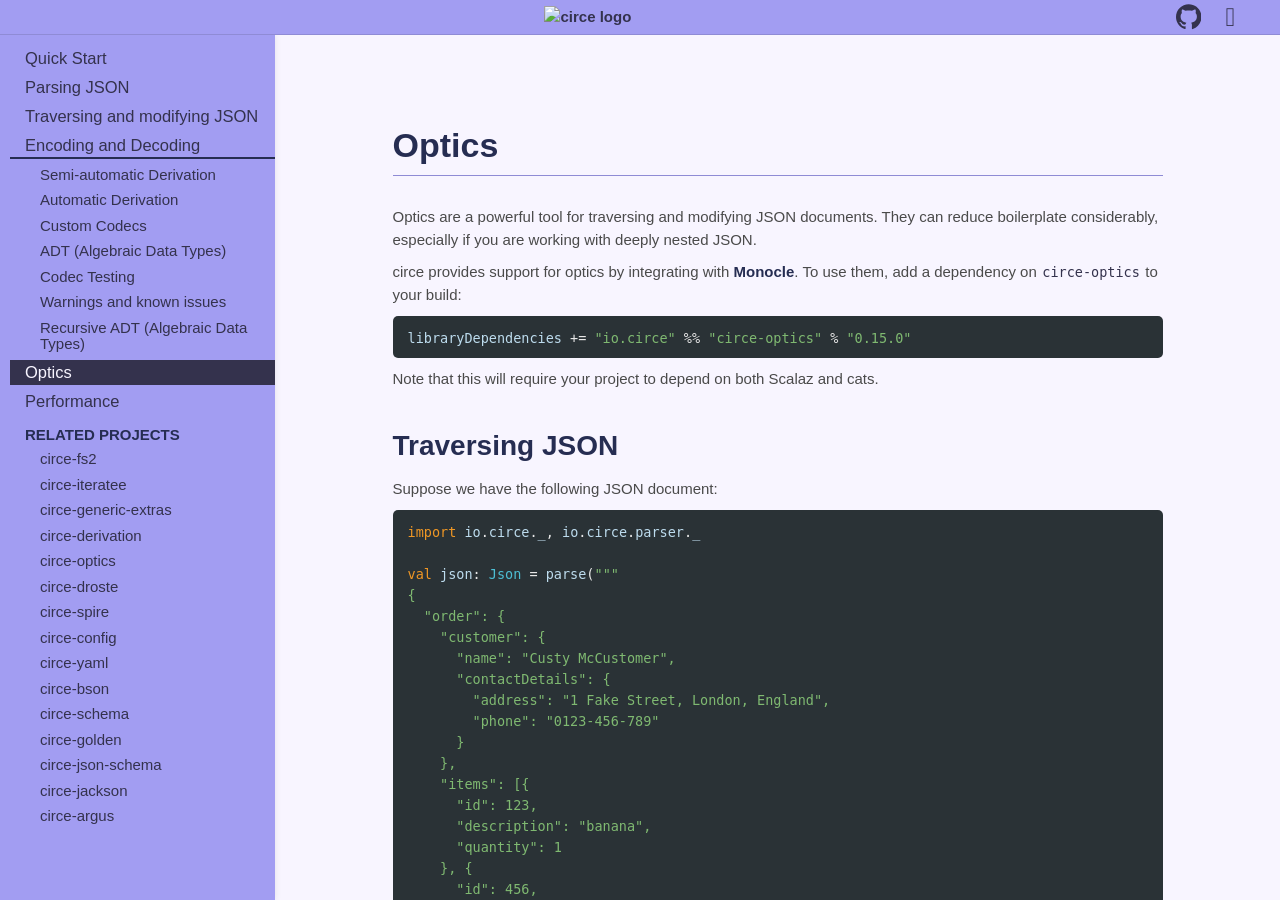
==== commit 0c1f7706: "deploy: 9f1d360e0e43d98f14dc6d0a9d3936da3db59ff7" ====
--- a/optics.html
+++ b/optics.html
@@ -48,7 +48,7 @@
     
   </div>
 
-  <a class="image-link" href="https://github.com/circe/circe"><img src="images/circe_light_no_border_146x173.png"></a>
+  <a class="image-link" href="https://github.com/circe/circe"><img src="images/circe_light_no_border_146x173.png" alt="circe logo"></a>
 
   <div class="row links">
     
@@ -179,7 +179,7 @@
         <pre class="keep-together pdf epub"><code class="nohighlight"><span class="keyword">import</span><span> </span><span class="identifier">io</span><span>.</span><span class="identifier">circe</span><span>.</span><span class="identifier">optics</span><span>.</span><span class="type-name">JsonPath</span><span>.</span><span class="identifier">_</span><span>
 
 </span><span class="keyword">val</span><span> </span><span class="identifier">_phoneNum</span><span> = </span><span class="identifier">root</span><span>.</span><span class="identifier">order</span><span>.</span><span class="identifier">customer</span><span>.</span><span class="identifier">contactDetails</span><span>.</span><span class="identifier">phone</span><span>.</span><span class="identifier">string</span><span>
-</span><span class="comment">// _phoneNum: monocle.package.Optional[Json, String] = monocle.POptional$$anon$1@3a86d7a6
+</span><span class="comment">// _phoneNum: monocle.package.Optional[Json, String] = monocle.POptional$$anon$1@6b4c2cfd
 </span><span>
 </span><span class="keyword">val</span><span> </span><span class="identifier">phoneNum</span><span>: </span><span class="type-name">Option</span><span>[</span><span class="type-name">String</span><span>] = </span><span class="identifier">_phoneNum</span><span>.</span><span class="identifier">getOption</span><span>(</span><span class="identifier">json</span><span>)
 </span><span class="comment">// phoneNum: Option[String] = Some(value = &quot;0123-456-789&quot;)</span></code></pre>
@@ -216,7 +216,7 @@
         can be achieved with a small change to the code we wrote for traversal:</p>
         <pre><code class="nohighlight"><span class="keyword">val</span><span> </span><span class="identifier">doubleQuantities</span><span>: </span><span class="type-name">Json</span><span> =&gt; </span><span class="type-name">Json</span><span> =
   </span><span class="identifier">root</span><span>.</span><span class="identifier">order</span><span>.</span><span class="identifier">items</span><span>.</span><span class="identifier">each</span><span>.</span><span class="identifier">quantity</span><span>.</span><span class="identifier">int</span><span>.</span><span class="identifier">modify</span><span>(</span><span class="identifier">_</span><span> * </span><span class="number-literal">2</span><span>)
-</span><span class="comment">// doubleQuantities: Json =&gt; Json = monocle.PTraversal$$Lambda$16515/0x0000000804272040@4f7ead8e
+</span><span class="comment">// doubleQuantities: Json =&gt; Json = monocle.PTraversal$$Lambda$16426/0x000000080437d040@70a7d760
 </span><span>
 </span><span class="keyword">val</span><span> </span><span class="identifier">modifiedJson</span><span> = </span><span class="identifier">doubleQuantities</span><span>(</span><span class="identifier">json</span><span>)
 </span><span class="comment">// modifiedJson: Json = JObject(
--- a/helium/site/laika-helium.css
+++ b/helium/site/laika-helium.css
@@ -0,0 +1,975 @@
+:root {
+  --primary-color: #34324D;
+  --primary-light: #A29DF2;
+  --primary-medium: #8F8BD5;
+  --secondary-color: #262D52;
+  --text-color: #4a4a4a;
+  --bg-color: #F8F5FF;
+  --gradient-top: #F4F3F4;
+  --gradient-bottom: #E5E5E6;
+  --component-color: var(--primary-color);
+  --component-area-bg: var(--primary-light);
+  --component-hover: var(--secondary-color);
+  --component-border: var(--primary-medium);
+  --subtle-highlight: rgba(0, 0, 0, 0.05);
+  --messages-info: #007c99;
+  --messages-info-light: #ebf6f7;
+  --messages-warning: #b1a400;
+  --messages-warning-light: #fcfacd;
+  --messages-error: #d83030;
+  --messages-error-light: #ffe9e3;
+  --syntax-base1: #2a3236;
+  --syntax-base2: #8c878e;
+  --syntax-base3: #b2adb4;
+  --syntax-base4: #bddcee;
+  --syntax-base5: #e8e8e8;
+  --syntax-wheel1: #e28e93;
+  --syntax-wheel2: #ef9725;
+  --syntax-wheel3: #ffc66d;
+  --syntax-wheel4: #7fb971;
+  --syntax-wheel5: #4dbed4;
+  --body-font: "Lato", sans-serif;
+  --header-font: "Lato", sans-serif;
+  --code-font: "Fira Mono", monospace;
+  --body-font-size: 15px;
+  --code-font-size: 0.9em;
+  --small-font-size: 12px;
+  --title-font-size: 34px;
+  --header2-font-size: 28px;
+  --header3-font-size: 20px;
+  --header4-font-size: 15px;
+  --block-spacing: 10px;
+  --line-height: 1.5;
+  --content-width: 860px;
+  --nav-width: 275px;
+  --top-bar-height: 35px;
+  color-scheme: light dark;
+}
+
+.light-inverted {
+  --component-color: var(--primary-medium);
+  --component-area-bg: var(--primary-color);
+  --component-hover: var(--bg-color);
+  --component-border: var(--primary-light);
+  --subtle-highlight: rgba(255, 255, 255, 0.15);
+}
+
+@media (prefers-color-scheme: dark) {
+  :root {
+    --primary-color: #A6A6FF;
+    --primary-light: #2F2F47;
+    --primary-medium: #8A8AD4;
+    --secondary-color: #DDD9FF;
+    --text-color: #D2E3FA;
+    --bg-color: #10101C;
+    --gradient-top: #F4F3F4;
+    --gradient-bottom: #E5E5E6;
+    --component-color: var(--primary-color);
+    --component-area-bg: var(--primary-light);
+    --component-hover: var(--secondary-color);
+    --component-border: var(--primary-medium);
+    --subtle-highlight: rgba(255, 255, 255, 0.15);
+    --messages-info: #ebf6f7;
+    --messages-info-light: #007c99;
+    --messages-warning: #fcfacd;
+    --messages-warning-light: #b1a400;
+    --messages-error: #ffe9e3;
+    --messages-error-light: #d83030;
+    --syntax-base1: #23232E;
+    --syntax-base2: #BABACF;
+    --syntax-base3: #6B6BB5;
+    --syntax-base4: #E6E6FF;
+    --syntax-base5: #F2F2FF;
+    --syntax-wheel1: #FF6B57;
+    --syntax-wheel2: #FFAD54;
+    --syntax-wheel3: #FFE957;
+    --syntax-wheel4: #7EE6B4;
+    --syntax-wheel5: #968CFF;
+  }
+
+  .dark-inverted {
+    --component-color: var(--primary-medium);
+    --component-area-bg: var(--primary-color);
+    --component-hover: var(--bg-color);
+    --component-border: var(--primary-light);
+    --subtle-highlight: rgba(0, 0, 0, 0.05);
+  }
+}
+
+*, :after, :before {
+  box-sizing: border-box;
+}
+
+body {
+  font-family: var(--body-font);
+  color: var(--text-color);
+  background-color: var(--bg-color);
+  font-size: var(--body-font-size);
+  line-height: var(--line-height);
+  position: relative;
+  padding-bottom: 40px;
+  margin-top: 0;
+}
+
+#container {
+  position: fixed;
+  top: var(--top-bar-height);
+  left: 0;
+  height: calc(100% - var(--top-bar-height));
+  width: 100%;
+  overflow-y: auto;
+}
+
+main.content {
+  display: block;
+  width: 100%;
+  margin-right: auto;
+  margin-left: auto;
+  min-height: 100vh;
+  padding: 15px 15px 45px;
+  margin-bottom: 70px;
+}
+
+@media (min-width: 576px) {
+  main.content {
+    padding: 15px 30px;
+  }
+}
+
+@media (min-width: 1020px) {
+  #container {
+    left: var(--nav-width) !important;
+    width: calc(100% - var(--nav-width));
+    transition: left .25s ease-out;
+  }
+  main.content {
+    max-width: var(--content-width);
+    padding: 15px 45px;
+  }
+}
+
+@media (min-width: 1450px) {
+  main.content {
+    max-width: 1125px;
+  }
+  #page-nav + main.content {
+    padding: 15px 310px 15px 45px;
+  }
+}
+
+
+
+p, main > div {
+  margin: 0 0 var(--block-spacing);
+}
+
+/* lists =========================================== */
+
+section > ul li {
+  margin-bottom: 25px;
+  line-height: var(--line-height);
+}
+
+ul, ol {
+  padding: 0;
+  margin: 0 0 var(--block-spacing) 25px;
+}
+
+ul li {
+  margin-bottom: calc(var(--block-spacing) / 2);
+  line-height: var(--line-height);
+}
+
+li ul {
+  margin-bottom: var(--block-spacing);
+  margin-top: 0;
+}
+
+/* headers =========================================== */
+
+section {
+  padding-top: 30px;
+}
+
+h1, h2, h3, h4, h5, h6 {
+  font-family: var(--header-font);
+  color: var(--secondary-color);
+  margin: var(--block-spacing) 0;
+  line-height: 20px; /* TODO */
+}
+
+h1, h2, h3 {
+  line-height: 40px; /* TODO */
+}
+
+h1 {
+  font-size: var(--title-font-size);
+  margin-top: calc(var(--block-spacing) * 3.5);
+  margin-bottom: calc(var(--block-spacing) * 1.2);
+}
+h1.title {
+  padding-top: calc(40px + var(--top-bar-height));
+  padding-bottom: 10px;
+  margin-top: 0;
+  margin-bottom: calc(var(--block-spacing) * 3);
+  border-bottom: 1px solid var(--component-border);
+}
+h2 {
+  font-size: var(--header2-font-size);
+  margin-top: calc(var(--block-spacing) * 3.5);
+  margin-bottom: calc(var(--block-spacing) * 1.2);
+}
+h3 {
+  font-size: var(--header3-font-size);
+  margin-top: calc(var(--block-spacing) * 1.6);
+  margin-bottom: calc(var(--block-spacing) / 2);
+}
+h4, h5, h6 {
+  font-size: var(--header4-font-size);
+  margin-top: calc(var(--block-spacing) * 1.6);
+  margin-bottom: calc(var(--block-spacing) / 2);
+}
+
+/* links =========================================== */
+
+a {
+  color: var(--secondary-color);
+  font-weight: bold;
+  text-decoration: none;
+}
+a:hover {
+  color: var(--secondary-color);
+  text-decoration: underline;
+}
+
+/* images =========================================== */
+
+.default-image-block {
+  text-align: center;
+}
+
+.default-image-block img {
+  width: 90%;
+  height: auto;
+}
+
+img.default-image-span {
+  height: 1em;
+  width: auto;
+}
+
+/* anchor =========================================== */
+
+a.anchor-link {
+  visibility: hidden;
+  position: absolute;
+  display: inline-block;
+  width: 1.4em;
+  margin-top: -3px;
+  text-align: right;
+  text-decoration: none;
+}
+a.anchor-link.left {
+  margin-left: -1.4em;
+  padding-right: 0.5em;
+}
+a.anchor-link.right {
+  padding-left: 0.5em;
+  text-align: left;
+}
+
+h1:hover > a.anchor-link,
+h2:hover > a.anchor-link,
+h3:hover > a.anchor-link,
+h4:hover > a.anchor-link,
+h5:hover > a.anchor-link,
+h6:hover > a.anchor-link {
+  visibility: visible;
+  text-decoration: none;
+}
+
+.anchor-link .icofont-laika {
+  font-size: 0.75em;
+  color: var(--primary-color);
+  -webkit-font-smoothing: antialiased;
+  -moz-osx-font-smoothing: grayscale;
+}
+
+/* callout =========================================== */
+
+.callout {
+  margin: calc(var(--block-spacing) * 2);
+  padding: 4px 10px;
+  border-radius: 5px;
+}
+.callout .icofont-laika {
+  display: block;
+  padding: 5px 0;
+}
+
+.callout.warning {
+  background-color: var(--messages-warning-light);
+  border-left: 7px solid var(--messages-warning);
+}
+.callout.warning .icofont-laika {
+  color: var(--messages-warning);
+}
+
+.callout.info {
+  background-color: var(--messages-info-light);
+  border-left: 7px solid var(--messages-info);
+}
+.callout.info .icofont-laika {
+  color: var(--messages-info);
+}
+
+.callout.error {
+  background-color: var(--messages-error-light);
+  border-left: 7px solid var(--messages-error);
+}
+.callout.error .icofont-laika {
+  color: var(--messages-error);
+}
+
+/* inline runtime messages  ======================== */
+
+.inline {
+  border-radius: 5px;
+  padding: 0 5px 2px 5px
+}
+.inline code {
+  padding-left: 10px;
+}
+.inline.info {
+  background-color: var(--messages-info-light);
+  border: 1px solid var(--messages-info);
+}
+.inline.warning {
+  background-color: var(--messages-warning-light);
+  border: 1px solid var(--messages-warning);
+}
+.inline.error {
+  background-color: var(--messages-error-light);
+  border: 1px solid var(--messages-error);
+}
+
+/* tabs =========================================== */
+
+.tab-container {
+  margin-top: calc(var(--block-spacing) * 1.8);
+  margin-bottom: calc(var(--block-spacing) * 1.8);
+}
+ul.tab-group {
+  list-style: none;
+  margin: 0;
+  padding: 0;
+}
+li.tab {
+  display: inline-block;
+  border: 1px solid var(--component-border);
+  border-radius: 5px 5px 0 0;
+  background-color: var(--primary-light);
+  padding: 2px 5px;
+  margin-bottom: -1px !important;
+  color: var(--primary-color);
+}
+li.tab a, li.tab a:hover {
+  color: var(--primary-color);
+  text-decoration: none;
+}
+li.tab.active a {
+  cursor: default;
+}
+li.tab.active {
+  background-color: var(--bg-color);
+  border-bottom-color: transparent;
+}
+.tab-content {
+  display: none;
+  padding: 12px 5px 5px;
+  border: 1px solid var(--component-border);
+  border-radius: 0 5px 5px 5px;
+  margin-top: 0 !important;
+}
+.tab-content.active {
+  display: block;
+}
+
+/* tables =========================================== */
+
+table {
+  margin: calc(var(--block-spacing) * 2) 0;
+  border: 1px solid var(--component-border);
+  border-collapse: collapse;
+}
+thead > tr {
+  border-bottom: 1px solid var(--component-border);
+}
+td, th {
+  padding: 5px 8px;
+}
+tbody > tr:nth-child(odd) {
+  background: var(--primary-light);
+}
+
+/* svg icon ===================================== */
+
+.row a {
+  line-height: 1.75em;
+}
+
+.svg-link {
+  position: relative;
+  top: 4px;
+}
+
+.svg-icon {
+  height: 1.7em;
+  width: 1.7em;
+}
+
+.svg-shape {
+  fill: var(--component-color);
+}
+
+a:hover .svg-shape {
+  fill: var(--component-hover);
+}
+
+/* footer ========================================== */
+
+.footer-rule {
+  margin-top: 30px;
+}
+footer {
+  font-size: 0.9em;
+  text-align: center;
+}
+
+/* other =========================================== */
+
+blockquote {
+  margin: calc(var(--block-spacing) * 2);
+  font-style: italic;
+}
+
+p.title {
+  font-weight: bold;
+}
+.downloads {
+  display: flex;
+  justify-content: space-evenly;
+  margin: 30px 30px var(--block-spacing) 0;
+}
+.downloads img {
+  width: 245px;
+  height: auto;
+  display: inline-block;
+}
+
+.keep-together {
+  page-break-inside: avoid;
+}
+
+/* mermaid diagrams ==================== */
+
+pre.mermaid {
+  color: var(--bg-color); /* avoiding page load flicker */
+  background-color: var(--bg-color);
+  border: 1px solid var(--primary-medium);
+  text-align: center;
+}
+
+
+
+
+/* top navigation bar =========================================== */
+
+header {
+  display: flex;
+  justify-content: space-between;
+  background-color: var(--component-area-bg);
+  margin: 0;
+  position: fixed;
+  top: 0;
+  left: 0;
+  height: var(--top-bar-height);
+  z-index: 2000;
+  width: 100%;
+  align-items: center;
+  padding: 0 45px 0 20px;
+  border-bottom: 1px solid var(--component-border);
+}
+header a, nav .row a {
+  color: var(--component-color);
+}
+header a:hover, nav .row a:hover {
+  text-decoration: none;
+  cursor: pointer;
+  color: var(--component-hover)
+}
+
+header .image-link {
+  height: var(--top-bar-height);
+  display: flex;
+  flex-direction: column;
+  justify-content: center;
+}
+header img {
+  max-height: calc(var(--top-bar-height) - 10px);
+  width: auto;
+}
+
+header .row a, nav .row a {
+  margin: 0 0 0 20px;
+}
+header .row.links {
+  display: none;
+}
+nav .row {
+  margin: 10px 15px 3px 25px;
+  padding-bottom: 7px;
+  border-bottom: 1px solid var(--component-border);
+}
+
+#nav-icon {
+  display: inline-block;
+}
+@media (min-width: 1020px) {
+  #nav-icon {
+    display: none;
+  }
+}
+@media (min-width: 500px) {
+  header .row.links {
+    display: block;
+  }
+  nav .row {
+    display: none;
+  }
+}
+
+header .row.links .row.links {
+  display: inline-block;
+}
+
+.text-link {
+  position: relative;
+  bottom: 2px;
+}
+
+.button-link, #header-right .button-link, #header-left .menu-toggle, nav .row a.button-link {
+  position: relative;
+  bottom: 2px;
+  display: inline-block;
+  border-radius: 9px;
+  padding: 0 7px;
+  background-color: var(--component-color);
+  color: var(--component-area-bg);
+  font-size: 0.9em;
+}
+.button-link:hover, #header-right .button-link:hover {
+  background-color: var(--component-hover);
+  color: var(--component-area-bg);
+  text-decoration: none;
+}
+
+/* menus =================================================== */
+
+.menu-toggle:after {
+  display: inline-block;
+  width: 0;
+  height: 0;
+  content: "";
+  margin-left: 0.5em;
+  margin-bottom: 0.1em;
+  border-left: 8px solid transparent;
+  border-right: 8px solid transparent;
+  border-top: 8px solid var(--component-color);
+}
+
+.menu-toggle:hover:after {
+  border-top: 8px solid var(--component-hover);
+}
+
+.menu-container {
+  position: relative;
+  display: inline-block;
+}
+
+.menu-content {
+  display: none;
+  position: absolute;
+  z-index: 5000;
+  left: 20px;
+  top: calc(var(--top-bar-height) - 10px);
+  background-color: var(--bg-color);
+  border: 1px solid var(--component-border);
+  border-radius: 5px;
+  white-space: nowrap;
+}
+
+.menu-content ul.nav-list {
+  padding-top: 5px;
+  padding-bottom: 5px;
+  margin: 0;
+}
+.menu-content .nav-list li {
+  margin-left: 0;
+  margin-bottom: 2px;
+}
+.menu-content .nav-list li a {
+  margin: 0;
+  line-height: 1.2;
+}
+.menu-content.menu-open {
+  display: block;
+}
+
+/* version menu =================================================== */
+
+.left-column {
+  display: inline-block;
+  width: 3.5em;
+}
+.version-label {
+  border-radius: 3px;
+  padding: 1px 3px;
+  color: white;
+  font-size: 0.8em;
+  margin-right: 1em;
+}
+.version-label.eol {
+  background-color: gray;
+}
+.version-label.stable {
+  background-color: green;
+}
+.version-label.dev, .version-label.development, .version-label.milestone {
+  background-color: yellow;
+  color: black;
+}
+
+/* navigation lists - common styles (menus, main nav, page nav) ==== */
+
+.nav-list {
+  font-size: var(--body-font-size);
+}
+
+.nav-list li {
+  margin-left: 10px;
+  margin-bottom: 2px;
+  line-height: 1.1;
+}
+
+.nav-list li a {
+  display: block;
+  padding: 3px 15px 4px 15px;
+  color: var(--primary-color);
+  font-weight: normal;
+}
+
+/* left navigation bar =========================================== */
+
+#sidebar {
+  position: fixed;
+  background-color: var(--primary-light);
+  width: var(--nav-width);
+  margin-left: calc(var(--nav-width) * -1);
+  left: 0;
+  z-index: 1000;
+  height: calc(100% - var(--top-bar-height));
+  top: var(--top-bar-height);
+  overflow-x: hidden;
+  overflow-y: auto;
+  transition: margin .25s ease-out;
+}
+
+@media (min-width: 1020px) {
+  #sidebar {
+    margin-left: 0;
+    box-shadow: -2px 0 8px rgba(0, 0, 0, 0.15);
+  }
+}
+
+#sidebar.nav-open {
+  margin-left: 0 !important;
+}
+
+#sidebar ul {
+  margin-bottom: 15px;
+}
+
+#sidebar ul.nav-list {
+  padding-top: 10px;
+  padding-bottom: 15px;
+  margin: 0 0 0 15px;
+}
+
+#sidebar .nav-list li.level1 {
+  margin-left: -5px;
+  padding: 1px 0;
+  font-size: 1.1em;
+}
+
+#sidebar .nav-list li.level1.nav-node {
+  margin-bottom: 5px;
+  border-bottom: 2px solid var(--secondary-color);
+}
+
+#sidebar .nav-list li.level1 a {
+  margin-left: 0;
+  padding: 3px 15px 4px 15px;
+}
+
+#sidebar .nav-list li.level1.nav-node a {
+  padding-bottom: 1px;
+}
+
+#sidebar .nav-list li.nav-header {
+  color: var(--secondary-color);
+  display: block;
+  padding: 3px 15px;
+  font-weight: bold;
+  text-transform: uppercase;
+  margin-left: -5px;
+  font-size: 1em;
+}
+#sidebar .nav-list li.level1.nav-header { /* for higher specificity */
+  padding: 3px 15px;
+}
+
+#sidebar .nav-list li.nav-header.level2 {
+  margin-left: 10px;
+  margin-top: 5px;
+  font-size: 0.9em;
+}
+
+#sidebar .nav-list .level3 {
+  margin-left: 18px;
+  font-size: 0.9em;
+}
+
+/* right page navigation =========================================== */
+
+#page-nav .icofont-laika {
+  font-size: 1.2em;
+  margin-right: 0.6em;
+}
+
+ul.nav-list, #page-nav ul {
+  list-style: none;
+}
+
+#page-nav ul {
+  margin: 12px;
+}
+#page-nav .level3 {
+  margin-left: 24px;
+  font-size: 0.9em;
+}
+#page-nav a {
+  display: block;
+  color: var(--primary-color);
+  font-weight: normal;
+}
+#page-nav .header, #page-nav .footer {
+  padding: 5px 12px;
+  margin: 0;
+}
+#page-nav .header {
+  background-color: var(--primary-color);
+}
+#page-nav .footer {
+  border-top: 1px solid var(--component-border);
+}
+
+#page-nav ul.nav-list {
+  padding: 0;
+  margin: 12px;
+}
+#page-nav .nav-list li {
+  margin: 0 0 5px 0;
+  line-height: 1.5;
+}
+#page-nav .nav-list .level1 {
+  font-size: 1em;
+}
+#page-nav .nav-list .level2 {
+  margin-left: 18px;
+  font-size: 0.9em;
+}
+#page-nav .nav-list li a {
+  padding: 0;
+}
+
+#page-nav li a:hover,
+.nav-list li a:hover {
+  background-color: rgba(0, 0, 0, 0.03);
+  text-decoration: none;
+}
+
+.nav-list .active a,
+.nav-list .active a:hover,
+#page-nav .header a,
+#page-nav .header a:hover {
+  color: var(--bg-color);
+  background-color: var(--primary-color);
+  text-decoration: none;
+}
+#page-nav .footer a,
+#page-nav .footer a:hover {
+  color: var(--primary-color);
+  text-decoration: none;
+}
+
+.nav-list li + .nav-header {
+  margin-top: 9px;
+}
+
+#page-nav {
+  display: none;
+  position: fixed;
+  top: calc(45px + var(--top-bar-height));
+  right: 45px;
+  width: 250px;
+  background-color: var(--primary-light);
+  border-radius: 5px;
+}
+
+@media (min-width: 1450px) {
+  #page-nav {
+    display: inline-block;
+  }
+}
+@media (max-width: 1450px) {
+  #page-nav.all-screens {
+    display: block;
+    position: static;
+    width: 100%;
+    max-width: var(--content-width);
+    background-color: transparent;
+    margin-left: auto;
+    margin-right: auto;
+    padding: 75px 45px 10px 45px;
+  }
+}
+
+.icofont-laika {
+  font-size: 1.75em;
+}
+
+
+pre {
+  display: block;
+  background-color: var(--syntax-base1);
+  border-radius: 5px;
+  padding: 12px 9px 9px 15px;
+  margin: 0 0 var(--block-spacing);
+  line-height: 1.4;
+  word-break: break-all;
+  word-wrap: break-word;
+  white-space: pre-wrap;
+}
+code {
+  font-family: var(--code-font);
+  color: var(--primary-color);
+  font-size: var(--code-font-size);
+  font-weight: 500;
+  white-space: nowrap;
+  padding: 0 0.1em;
+}
+a code {
+  color: inherit;
+}
+pre code {
+  color: var(--syntax-base5);
+  background-color: transparent;
+  padding: 0;
+  border: 0;
+  white-space: pre-wrap;
+}
+
+code .identifier {
+  color: var(--syntax-base4);
+}
+code .tag-punctuation {
+  color: var(--syntax-base3);
+}
+code .comment, code .xml-cdata, code .markup-quote {
+  color: var(--syntax-base2);
+}
+
+code .substitution, code .xml-processing-instruction, code .markup-emphasized, code .annotation {
+  color: var(--syntax-wheel1);
+}
+code .keyword, code .escape-sequence, code .markup-headline {
+  color: var(--syntax-wheel2);
+}
+code .attribute-name, .markup-link-target, code .declaration-name {
+  color: var(--syntax-wheel3);
+}
+code .number-literal, .string-literal, .literal-value, .boolean-literal, .char-literal, .symbol-literal, .regex-literal, .markup-link-text {
+  color: var(--syntax-wheel4);
+}
+code .type-name, code .tag-name, code .xml-dtd-tag-name, code .markup-fence {
+  color: var(--syntax-wheel5);
+}
+
+code .diff-added {
+  background-color: rgb(0 175 0 / 40%);
+}
+code .diff-removed {
+  background-color: rgb(250 0 0 / 40%);
+}
+
+
+
+ul.toc, .toc ul {
+  list-style: none;
+}
+.toc.nav-list li {
+  line-height: 1.4;
+}
+.toc.nav-list a {
+  font-weight: bold;
+  color: var(--primary-color);
+}
+.toc.nav-list li.nav-header {
+  font-size: var(--title-font-size);
+  margin-bottom: 20px;
+  margin-top: 36px;
+  background: linear-gradient(180deg, rgba(0,0,0,0) 65%, var(--primary-light) 65%);
+  color: var(--secondary-color);
+  display: block;
+  padding: 3px 15px;
+  font-weight: bold;
+  text-transform: uppercase;
+  margin-left: -5px;
+  line-height: 20px;
+}
+.toc.active {
+  display: none;
+}
+.toc.level2 {
+  font-size: var(--header2-font-size);
+  margin-left: 10px;
+  margin-top: 20px;
+}
+.toc.level2 a {
+  color: var(--secondary-color);
+}
+.toc.level3 {
+  font-size: var(--header3-font-size);
+  margin-left: 25px;
+}
+.toc.level4 {
+  font-size: var(--body-font-size);
+  margin-left: 40px;
+}
+.toc.level3 a, .toc.level4 a {
+  color: var(--primary-color);
+}
+p.toc {
+  margin-bottom: 5px;
+}
